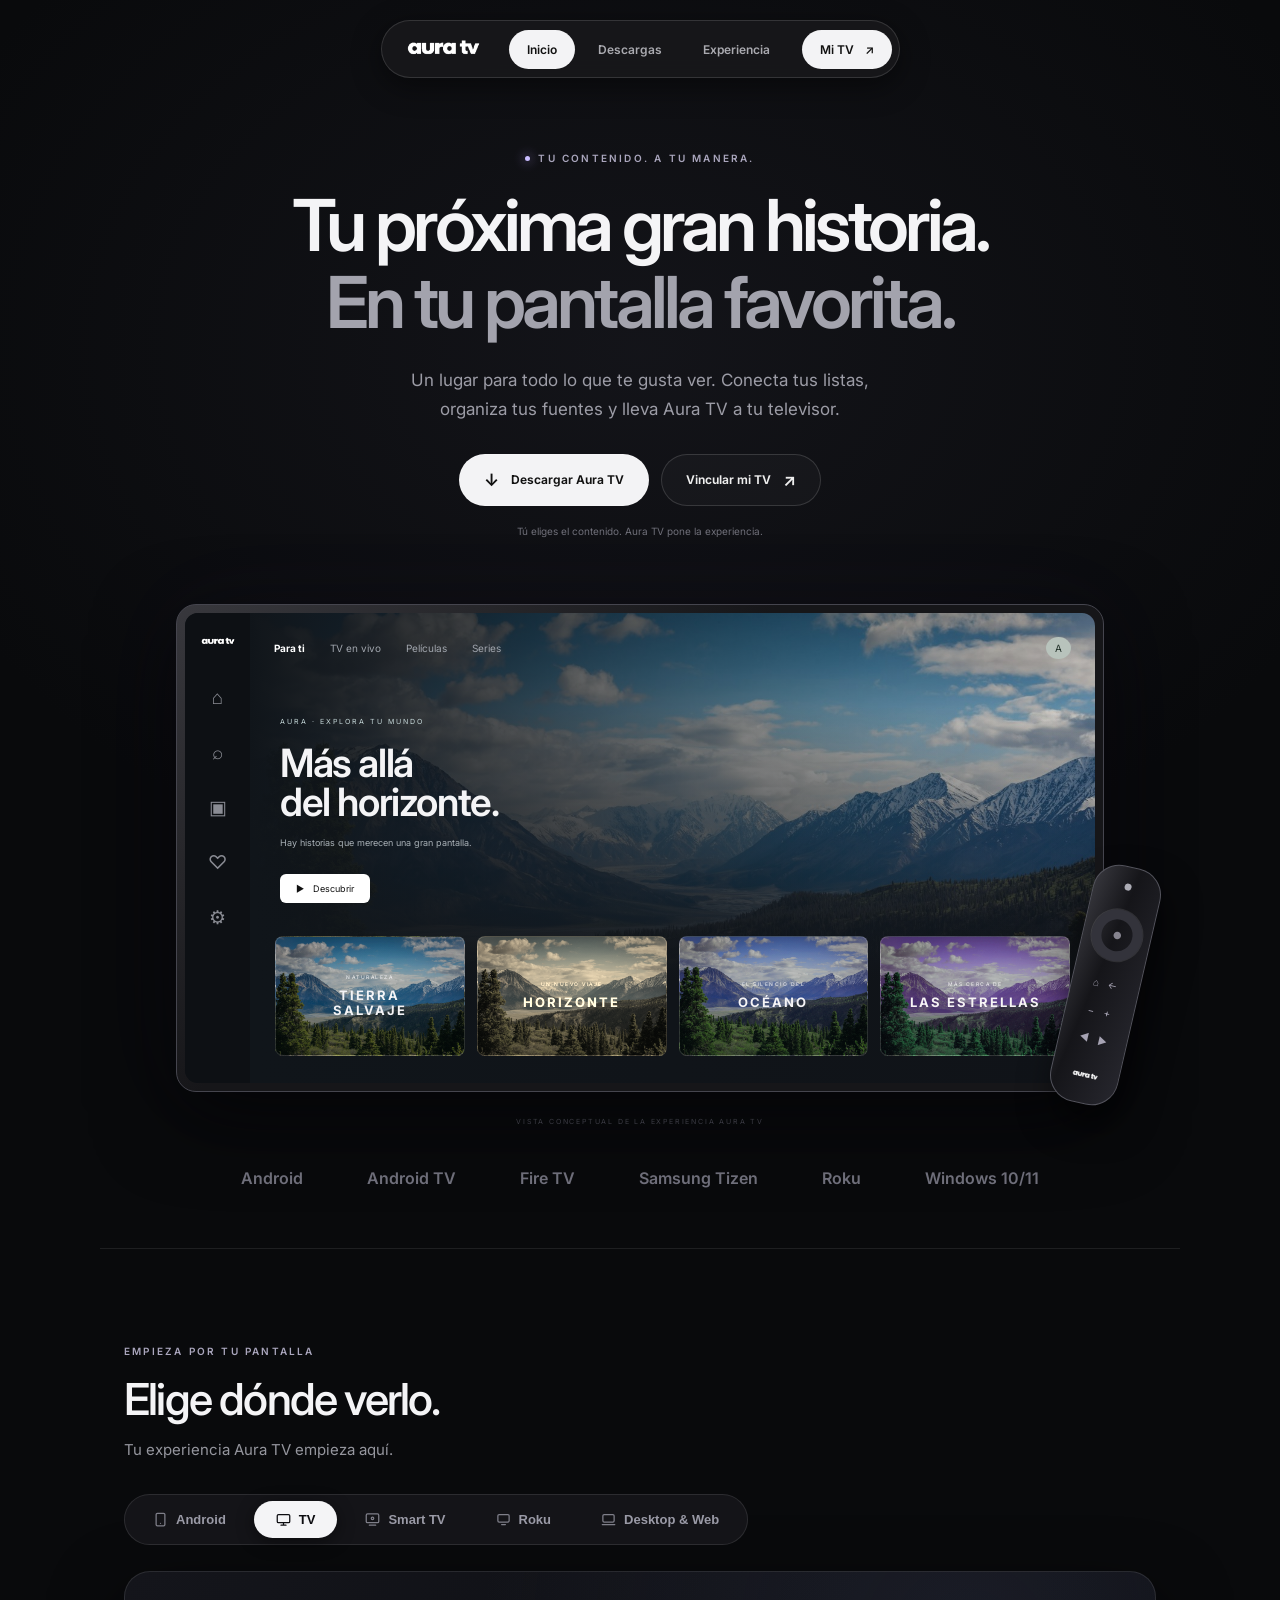
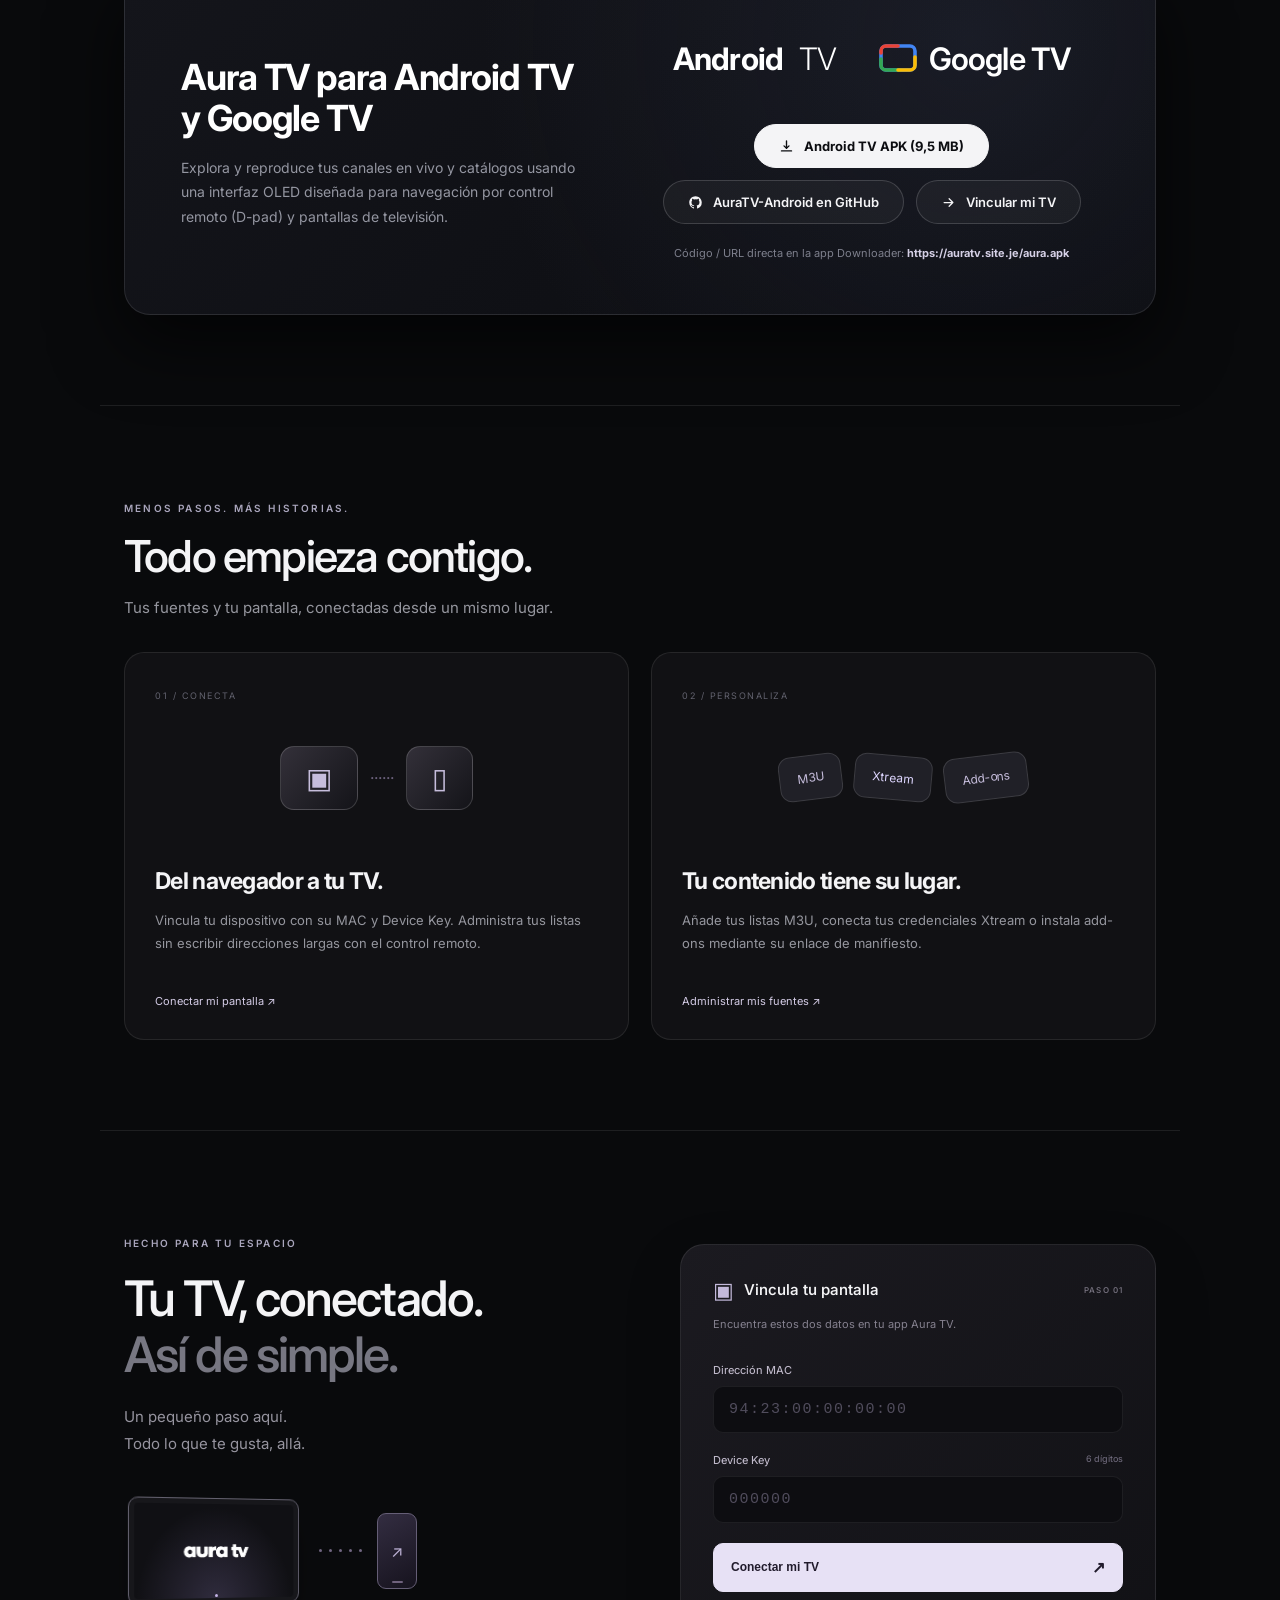
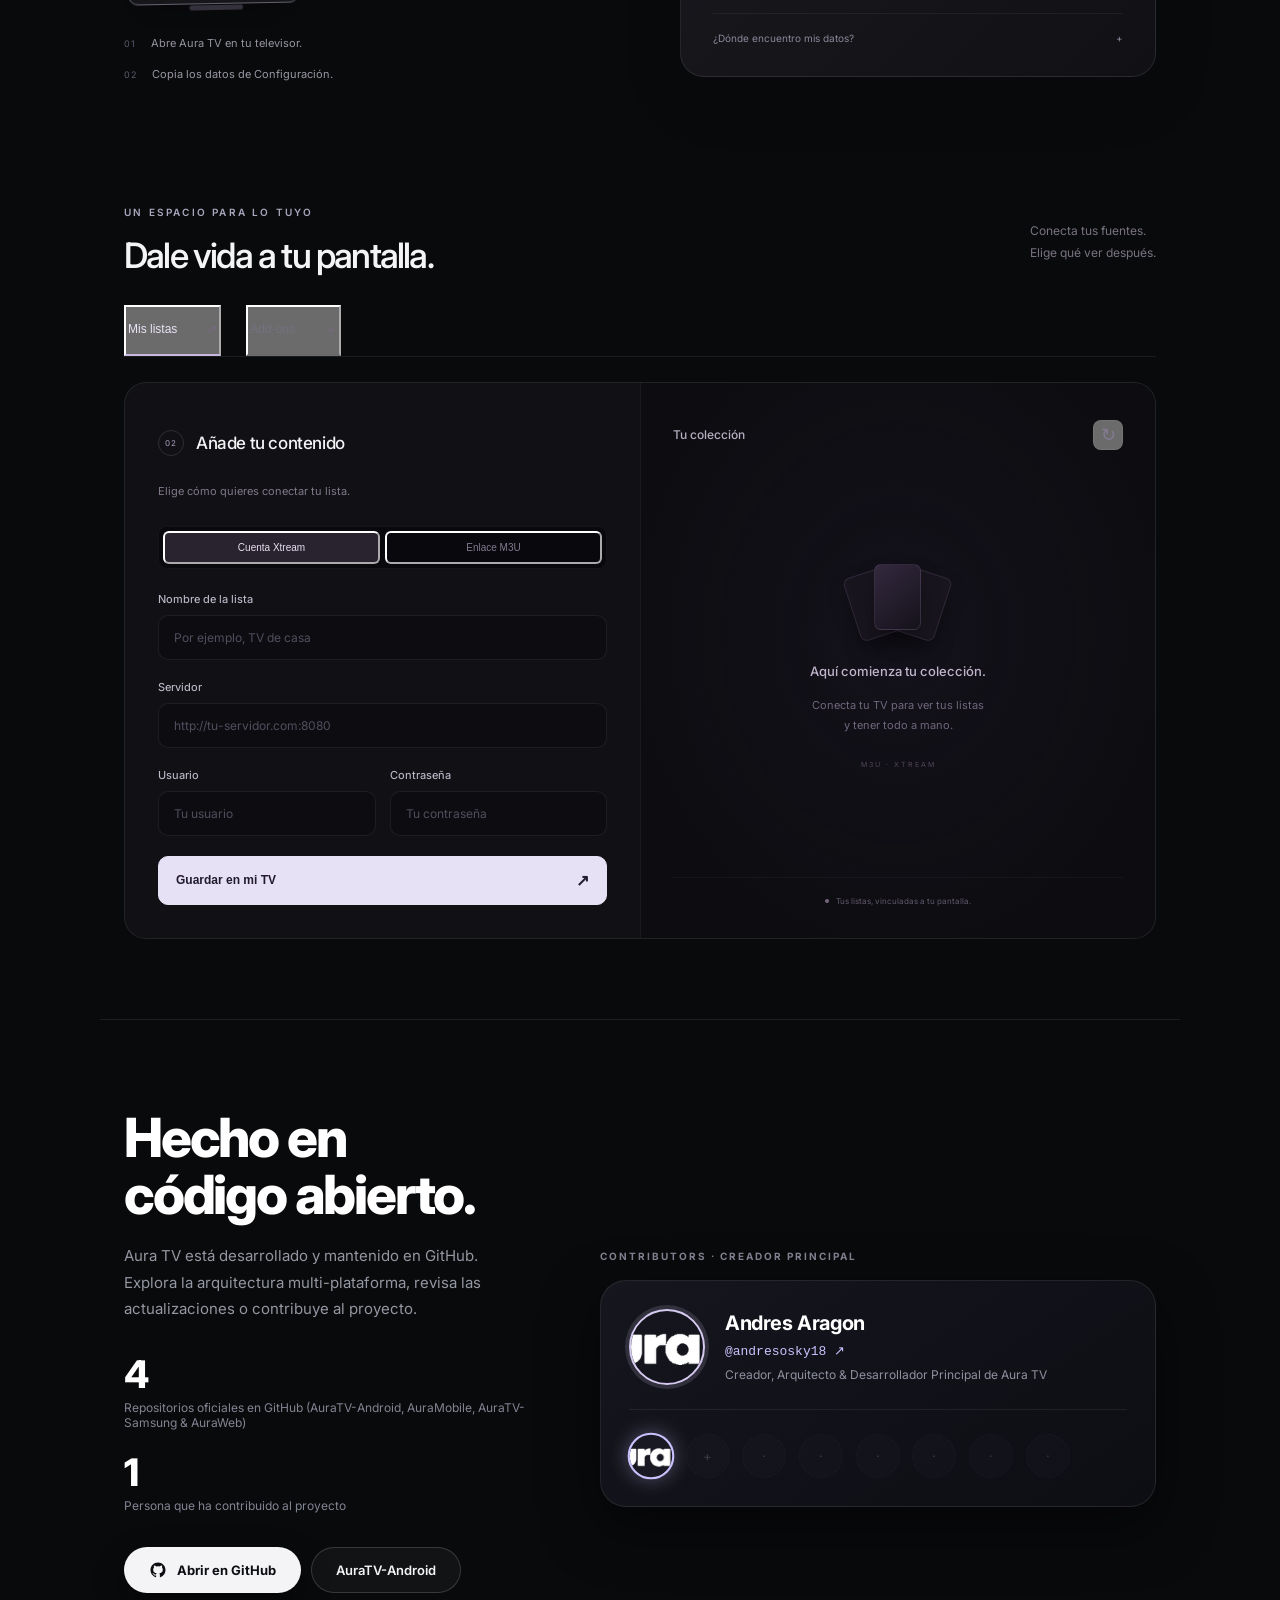
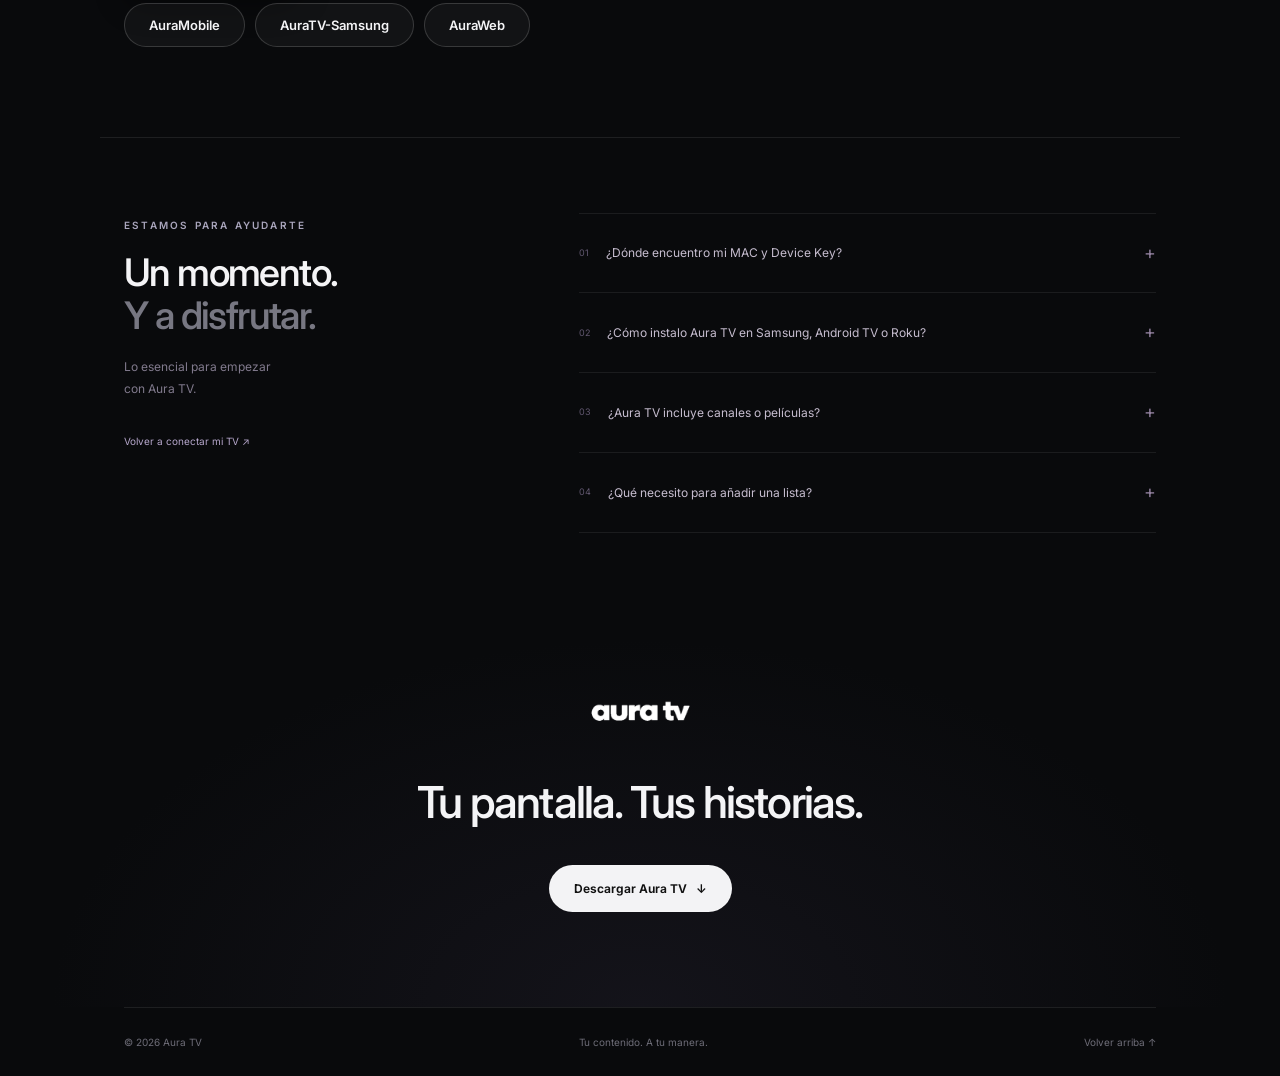
==== index.html @ 0ec0cbd7 "feat(web): initial release of AuraWeb official portal and web player v2.1" ====
<!doctype html>
<html lang="es">
<head>
  <meta charset="utf-8" />
  <meta name="viewport" content="width=device-width,initial-scale=1" />
  <meta name="color-scheme" content="dark" />
  <title>Aura TV — Tu contenido. A tu manera.</title>
  <meta name="description" content="Descarga Aura TV, vincula tu pantalla y administra tus listas y add-ons desde un solo lugar." />
  <link rel="preconnect" href="https://fonts.googleapis.com" />
  <link rel="preconnect" href="https://fonts.gstatic.com" crossorigin />
  <link href="https://fonts.googleapis.com/css2?family=Inter:wght@400;500;600;700;800&display=swap" rel="stylesheet" />
  <link rel="stylesheet" href="styles.css?v=20261108-3" />
</head>
<body>
<header class="nav-shell">
  <nav aria-label="Navegación principal">
    <a href="#hero" class="brand"><img src="aura_logo_inner.png" alt="Aura TV"></a>
    <a href="#hero" class="nav-home" data-nav-item="hero">Inicio</a>
    <a href="#downloads" data-nav-item="downloads">Descargas</a>
    <a href="#features" class="nav-extra" data-nav-item="features">Experiencia</a>
    <a href="#device" class="nav-link" data-nav-item="device">Mi TV <span>↗</span></a>
  </nav>
</header>

<main>
  <section class="hero" id="hero">
    <div class="eyebrow"><i></i> TU CONTENIDO. A TU MANERA.</div>
    <h1>Tu próxima gran historia.<br><span>En tu pantalla favorita.</span></h1>
    <p>Un lugar para todo lo que te gusta ver. Conecta tus listas,<br class="desktop"> organiza tus fuentes y lleva Aura TV a tu televisor.</p>
    <div class="actions">
      <a class="button primary" href="#downloads"><span>↓</span> Descargar Aura TV</a>
      <a class="button secondary" href="#device">Vincular mi TV <span>↗</span></a>
    </div>
    <p class="hero-note">Tú eliges el contenido. Aura TV pone la experiencia.</p>

    <div class="showcase" aria-label="Concepto visual ilustrativo de la interfaz de Aura TV">
      <div class="tv">
        <div class="screen">
          <aside>
            <img src="aura_logo_inner.png" alt="">
            <span>⌂</span>
            <span>⌕</span>
            <span>▣</span>
            <span>♡</span>
            <span>⚙</span>
          </aside>
          <div class="screen-body">
            <div class="screen-nav">
              <b>Para ti</b>
              <span>TV en vivo</span>
              <span>Películas</span>
              <span>Series</span>
              <em>A</em>
            </div>
            <div class="movie">
              <small>AURA · EXPLORA TU MUNDO</small>
              <h2>Más allá<br>del horizonte.</h2>
              <p>Hay historias que merecen una gran pantalla.</p>
              <span class="mock-play">▶ &nbsp; Descubrir</span>
            </div>
            <div class="film-row">
              <div class="film f1"><small>NATURALEZA</small><b>TIERRA<br>SALVAJE</b></div>
              <div class="film f2"><small>UN NUEVO VIAJE</small><b>HORIZONTE</b></div>
              <div class="film f3"><small>EL SILENCIO DEL</small><b>OCÉANO</b></div>
              <div class="film f4"><small>MÁS CERCA DE</small><b>LAS ESTRELLAS</b></div>
            </div>
          </div>
        </div>
      </div>
      <div class="remote" aria-hidden="true">
        <i></i>
        <div class="remote-ring">●</div>
        <div class="remote-buttons">⌂ &nbsp; ←<br>− &nbsp; +<br>◀ &nbsp; ▶</div>
        <img src="aura_logo_inner.png" alt="">
      </div>
    </div>
    <div class="visual-caption">VISTA CONCEPTUAL DE LA EXPERIENCIA AURA TV</div>
    <div class="platforms">
      <span>Android</span>
      <span>Android TV</span>
      <span>Fire TV</span>
      <span>Samsung Tizen</span>
      <span>Roku</span>
      <span>Windows 10/11</span>
    </div>
  </section>

  <section id="downloads" class="section">
    <div class="section-intro">
      <span class="eyebrow">EMPIEZA POR TU PANTALLA</span>
      <h2>Elige dónde verlo.</h2>
      <p>Tu experiencia Aura TV empieza aquí.</p>
    </div>

    <div class="download-tabs" role="tablist" aria-label="Plataformas">
      <button type="button" class="os-tab" data-os-tab="mobile">
        <svg viewBox="0 0 24 24" fill="none" stroke="currentColor" stroke-width="2" stroke-linecap="round" stroke-linejoin="round"><rect x="5" y="2" width="14" height="20" rx="2"/><path d="M12 18h.01"/></svg>
        <span>Android</span>
      </button>
      <button type="button" class="os-tab active" data-os-tab="android">
        <svg viewBox="0 0 24 24" fill="none" stroke="currentColor" stroke-width="2" stroke-linecap="round" stroke-linejoin="round"><rect x="2" y="4" width="20" height="13" rx="2"/><path d="M8 21h8M12 17v4"/></svg>
        <span>TV</span>
      </button>
      <button type="button" class="os-tab" data-os-tab="samsung">
        <svg viewBox="0 0 24 24" fill="none" stroke="currentColor" stroke-width="2" stroke-linecap="round" stroke-linejoin="round"><rect x="2" y="3" width="20" height="14" rx="2"/><path d="M7 21h10"/><circle cx="12" cy="10" r="2"/></svg>
        <span>Smart TV</span>
      </button>
      <button type="button" class="os-tab" data-os-tab="roku">
        <svg viewBox="0 0 24 24" fill="none" stroke="currentColor" stroke-width="2" stroke-linecap="round" stroke-linejoin="round"><rect x="3" y="4" width="18" height="12" rx="2"/><path d="M9 20h6"/></svg>
        <span>Roku</span>
      </button>
      <button type="button" class="os-tab" data-os-tab="desktop">
        <svg viewBox="0 0 24 24" fill="none" stroke="currentColor" stroke-width="2" stroke-linecap="round" stroke-linejoin="round"><rect x="3" y="4" width="18" height="12" rx="2"/><path d="M2 20h20"/></svg>
        <span>Desktop &amp; Web</span>
      </button>
    </div>

    <!-- Panel 0: Android Mobile (Celulares y Tablets) — Diagramación idéntica a Nuvio -->
    <div id="os-panel-mobile" class="download-panel nuvio-dl-card os-panel hidden">
      <div class="nuvio-dl-left">
        <h3>Aura TV para Android (Celular y Tablet)</h3>
        <p>Lleva tus canales en vivo, películas, series y add-ons en el bolsillo. El mismo APK universal funciona con controles táctiles en smartphones y tablets Android.</p>
      </div>
      <div class="nuvio-dl-right">
        <div class="nuvio-brand-logos" aria-label="Android Mobile">
          <div class="brand-logo-item">
            <svg width="42" height="28" viewBox="0 0 42 28" fill="none" aria-hidden="true">
              <path d="M9.5 6.2L6.6 1.5C6.3 1 5.7 0.9 5.2 1.2C4.7 1.5 4.6 2.1 4.9 2.6L7.9 7.4C3.8 9.9 1 14.3 0.6 19.5H41.4C41 14.3 38.2 9.9 34.1 7.4L37.1 2.6C37.4 2.1 37.3 1.5 36.8 1.2C36.3 0.9 35.7 1 35.4 1.5L32.5 6.2C29.1 4.6 25.2 3.7 21 3.7C16.8 3.7 12.9 4.6 9.5 6.2ZM12.5 14.5C11.4 14.5 10.5 13.6 10.5 12.5C10.5 11.4 11.4 10.5 12.5 10.5C13.6 10.5 14.5 11.4 14.5 12.5C14.5 13.6 13.6 14.5 12.5 14.5ZM29.5 14.5C28.4 14.5 27.5 13.6 27.5 12.5C27.5 11.4 28.4 10.5 29.5 10.5C30.6 10.5 31.5 11.4 31.5 12.5C31.5 13.6 30.6 14.5 29.5 14.5Z" fill="#3DDC84"/>
            </svg>
            <span style="font-weight:700;">Android</span>
          </div>
        </div>

        <div class="nuvio-pill-actions">
          <a class="nuvio-pill-btn primary-pill" href="aura.apk" download="AURA_TV_v2.1.apk">
            <svg viewBox="0 0 24 24" fill="none" stroke="currentColor" stroke-width="2.2" stroke-linecap="round" stroke-linejoin="round"><path d="M12 3v12m0 0l-4-4m4 4l4-4M4 19h16"/></svg>
            <span>Descargar APK (9,5 MB)</span>
          </a>
          <a class="nuvio-pill-btn" href="https://github.com/andresosky18/AuraMobile" target="_blank" rel="noopener noreferrer">
            <svg viewBox="0 0 24 24" fill="currentColor" aria-hidden="true"><path fill-rule="evenodd" clip-rule="evenodd" d="M12 2C6.477 2 2 6.484 2 12.017c0 4.425 2.865 8.18 6.839 9.504.5.092.682-.217.682-.483 0-.237-.008-.868-.013-1.703-2.782.605-3.369-1.343-3.369-1.343-.454-1.158-1.11-1.466-1.11-1.466-.908-.62.069-.608.069-.608 1.003.07 1.53 1.032 1.53 1.032.892 1.53 2.341 1.088 2.91.832.092-.647.35-1.088.636-1.338-2.22-.253-4.555-1.113-4.555-4.951 0-1.093.39-1.988 1.029-2.688-.103-.253-.446-1.272.098-2.65 0 0 .84-.27 2.75 1.026A9.564 9.564 0 0112 6.844c.85.004 1.705.115 2.504.337 1.909-1.296 2.747-1.027 2.747-1.027.546 1.379.202 2.398.1 2.651.64.7 1.028 1.595 1.028 2.688 0 3.848-2.339 4.695-4.566 4.943.359.309.678.92.678 1.855 0 1.338-.012 2.419-.012 2.747 0 .268.18.58.688.482A10.019 10.019 0 0022 12.017C22 6.484 17.522 2 12 2z"/></svg>
            <span>AuraMobile en GitHub</span>
          </a>
          <a class="nuvio-pill-btn" href="#device">
            <svg viewBox="0 0 24 24" fill="none" stroke="currentColor" stroke-width="2" stroke-linecap="round" stroke-linejoin="round"><path d="M5 12h14m-6-6l6 6-6 6"/></svg>
            <span>Vincular dispositivo</span>
          </a>
        </div>
        <div class="nuvio-dl-subnote">Compatible con <b>Android 6.0+</b> en celulares, tablets, Android TV y Google TV.</div>
      </div>
    </div>

    <!-- Panel 1: TV (Android TV & Google TV) — Diagramación idéntica a Nuvio -->
    <div id="os-panel-android" class="download-panel nuvio-dl-card os-panel">
      <div class="nuvio-dl-left">
        <h3>Aura TV para Android TV y Google TV</h3>
        <p>Explora y reproduce tus canales en vivo y catálogos usando una interfaz OLED diseñada para navegación por control remoto (D-pad) y pantallas de televisión.</p>
      </div>
      <div class="nuvio-dl-right">
        <div class="nuvio-brand-logos" aria-label="Android TV y Google TV">
          <!-- Logo Android TV -->
          <div class="brand-logo-item">
            <span style="font-weight:700;">Android</span><span style="font-weight:300;margin-left:4px;">TV</span>
          </div>
          <!-- Logo Google TV con icono multicolor oficial -->
          <div class="brand-logo-item">
            <svg width="38" height="28" viewBox="0 0 38 28" fill="none" aria-hidden="true">
              <rect x="2" y="2" width="34" height="24" rx="5" stroke="#4285F4" stroke-width="3.6"/>
              <path d="M2 9V7C2 4.23858 4.23858 2 7 2H19" stroke="#EA4335" stroke-width="3.6" stroke-linecap="round"/>
              <path d="M2 15V21C2 23.7614 4.23858 26 7 26H21" stroke="#34A853" stroke-width="3.6" stroke-linecap="round"/>
              <path d="M19 26H31C33.7614 26 36 23.7614 36 21V13" stroke="#FBBC05" stroke-width="3.6" stroke-linecap="round"/>
            </svg>
            <span style="font-weight:600;">Google TV</span>
          </div>
        </div>

        <div class="nuvio-pill-actions">
          <a class="nuvio-pill-btn primary-pill" href="aura.apk" download="AURA_TV_v2.1.apk">
            <svg viewBox="0 0 24 24" fill="none" stroke="currentColor" stroke-width="2.2" stroke-linecap="round" stroke-linejoin="round"><path d="M12 3v12m0 0l-4-4m4 4l4-4M4 19h16"/></svg>
            <span>Android TV APK (9,5 MB)</span>
          </a>
          <a class="nuvio-pill-btn" href="https://github.com/andresosky18/AuraTV-Android" target="_blank" rel="noopener noreferrer">
            <svg viewBox="0 0 24 24" fill="currentColor" aria-hidden="true"><path fill-rule="evenodd" clip-rule="evenodd" d="M12 2C6.477 2 2 6.484 2 12.017c0 4.425 2.865 8.18 6.839 9.504.5.092.682-.217.682-.483 0-.237-.008-.868-.013-1.703-2.782.605-3.369-1.343-3.369-1.343-.454-1.158-1.11-1.466-1.11-1.466-.908-.62.069-.608.069-.608 1.003.07 1.53 1.032 1.53 1.032.892 1.53 2.341 1.088 2.91.832.092-.647.35-1.088.636-1.338-2.22-.253-4.555-1.113-4.555-4.951 0-1.093.39-1.988 1.029-2.688-.103-.253-.446-1.272.098-2.65 0 0 .84-.27 2.75 1.026A9.564 9.564 0 0112 6.844c.85.004 1.705.115 2.504.337 1.909-1.296 2.747-1.027 2.747-1.027.546 1.379.202 2.398.1 2.651.64.7 1.028 1.595 1.028 2.688 0 3.848-2.339 4.695-4.566 4.943.359.309.678.92.678 1.855 0 1.338-.012 2.419-.012 2.747 0 .268.18.58.688.482A10.019 10.019 0 0022 12.017C22 6.484 17.522 2 12 2z"/></svg>
            <span>AuraTV-Android en GitHub</span>
          </a>
          <a class="nuvio-pill-btn" href="#device">
            <svg viewBox="0 0 24 24" fill="none" stroke="currentColor" stroke-width="2" stroke-linecap="round" stroke-linejoin="round"><path d="M5 12h14m-6-6l6 6-6 6"/></svg>
            <span>Vincular mi TV</span>
          </a>
        </div>
        <div class="nuvio-dl-subnote">Código / URL directa en la app Downloader: <b>https://auratv.site.je/aura.apk</b></div>
      </div>
    </div>

    <!-- Panel 2: Smart TV (Samsung Tizen & WebOS) — Diagramación idéntica a Nuvio -->
    <div id="os-panel-samsung" class="download-panel nuvio-dl-card os-panel hidden">
      <div class="nuvio-dl-left">
        <h3>Aura TV para Samsung Smart TV</h3>
        <p>Ejecuta Aura TV directamente en tu televisor Samsung Tizen sin conectar dispositivos adicionales, o instala el paquete nativo (.WGT) desde tu PC o memoria USB.</p>
      </div>
      <div class="nuvio-dl-right">
        <div class="nuvio-brand-logos" aria-label="Samsung Tizen y Smart TV">
          <!-- Logo TIZEN con remolino azul/cian -->
          <div class="brand-logo-item tizen-word">
            <span>TIZEN</span>
            <svg width="22" height="22" viewBox="0 0 24 24" fill="none" style="margin-left:-4px;margin-top:-18px;" aria-hidden="true">
              <circle cx="12" cy="12" r="2.2" fill="#38BDF8"/>
              <path d="M12 3C14.5 5.5 14.5 8.5 12 10M21 12C18.5 14.5 15.5 14.5 14 12M12 21C9.5 18.5 9.5 15.5 12 14M3 12C5.5 9.5 8.5 9.5 10 12" stroke="#38BDF8" stroke-width="2.4" stroke-linecap="round"/>
            </svg>
          </div>
          <!-- Logo webOS / Smart Browser -->
          <div class="brand-logo-item webos-word">
            <span>web<b style="font-weight:600;">OS</b></span>
          </div>
        </div>

        <div class="nuvio-pill-actions">
          <a class="nuvio-pill-btn primary-pill" href="samsung/index.html" id="samsungDirectLaunchBtn">
            <svg viewBox="0 0 24 24" fill="currentColor"><polygon points="6 4 20 12 6 20 6 4"/></svg>
            <span>Abrir en este TV Samsung</span>
          </a>
          <a class="nuvio-pill-btn pc-only-download" href="downloads/AURA_TV_Samsung_Installer.zip" download="AURA_TV_Samsung_Installer.zip">
            <svg viewBox="0 0 24 24" fill="none" stroke="currentColor" stroke-width="2" stroke-linecap="round" stroke-linejoin="round"><path d="M12 3v12m0 0l-4-4m4 4l4-4M4 19h16"/></svg>
            <span>Tizen Package (PC)</span>
          </a>
          <a class="nuvio-pill-btn pc-only-download" href="downloads/AURA_TV_Samsung_USB.zip" download="AURA_TV_Samsung_USB.zip">
            <svg viewBox="0 0 24 24" fill="none" stroke="currentColor" stroke-width="2" stroke-linecap="round" stroke-linejoin="round"><path d="M12 3v12m0 0l-4-4m4 4l4-4M4 19h16"/></svg>
            <span>Paquete USB</span>
          </a>
          <a class="nuvio-pill-btn" href="https://github.com/andresosky18/AuraTV-Samsung" target="_blank" rel="noopener noreferrer">
            <svg viewBox="0 0 24 24" fill="currentColor" aria-hidden="true"><path fill-rule="evenodd" clip-rule="evenodd" d="M12 2C6.477 2 2 6.484 2 12.017c0 4.425 2.865 8.18 6.839 9.504.5.092.682-.217.682-.483 0-.237-.008-.868-.013-1.703-2.782.605-3.369-1.343-3.369-1.343-.454-1.158-1.11-1.466-1.11-1.466-.908-.62.069-.608.069-.608 1.003.07 1.53 1.032 1.53 1.032.892 1.53 2.341 1.088 2.91.832.092-.647.35-1.088.636-1.338-2.22-.253-4.555-1.113-4.555-4.951 0-1.093.39-1.988 1.029-2.688-.103-.253-.446-1.272.098-2.65 0 0 .84-.27 2.75 1.026A9.564 9.564 0 0112 6.844c.85.004 1.705.115 2.504.337 1.909-1.296 2.747-1.027 2.747-1.027.546 1.379.202 2.398.1 2.651.64.7 1.028 1.595 1.028 2.688 0 3.848-2.339 4.695-4.566 4.943.359.309.678.92.678 1.855 0 1.338-.012 2.419-.012 2.747 0 .268.18.58.688.482A10.019 10.019 0 0022 12.017C22 6.484 17.522 2 12 2z"/></svg>
            <span>GitHub</span>
          </a>
        </div>
        <div class="nuvio-dl-subnote">En tu TV Samsung pulsa <b>Abrir en este TV Samsung</b> y agrégalo a <b>★ Inicio</b> en el navegador.</div>
      </div>
    </div>

    <!-- Panel 3: Roku OS -->
    <div id="os-panel-roku" class="download-panel nuvio-dl-card os-panel hidden">
      <div class="nuvio-dl-left">
        <h3>Aura TV para Roku TV y Roku Stick</h3>
        <p>Instala el paquete SceneGraph nativo en tu televisor o dispositivo Roku mediante el Modo Desarrollador y sincroniza tus listas con tu MAC y Device Key.</p>
      </div>
      <div class="nuvio-dl-right">
        <div class="nuvio-brand-logos" aria-label="Roku OS">
          <div class="brand-logo-item roku-word">
            <span>ROKU</span>
          </div>
          <div class="brand-logo-item" style="font-size:24px;color:#a1a1aa;font-weight:500;">
            <span>Smart TV</span>
          </div>
        </div>

        <div class="nuvio-pill-actions">
          <a class="nuvio-pill-btn primary-pill" href="downloads/AURA_TV_Roku.zip" download="AURA_TV_Roku.zip">
            <svg viewBox="0 0 24 24" fill="none" stroke="currentColor" stroke-width="2.2" stroke-linecap="round" stroke-linejoin="round"><path d="M12 3v12m0 0l-4-4m4 4l4-4M4 19h16"/></svg>
            <span>Roku Package (.ZIP)</span>
          </a>
          <a class="nuvio-pill-btn" href="#device">
            <svg viewBox="0 0 24 24" fill="none" stroke="currentColor" stroke-width="2" stroke-linecap="round" stroke-linejoin="round"><path d="M5 12h14m-6-6l6 6-6 6"/></svg>
            <span>Vincular mi Roku</span>
          </a>
        </div>
      </div>
    </div>

    <!-- Panel 4: Desktop & Web Player -->
    <div id="os-panel-desktop" class="download-panel nuvio-dl-card os-panel hidden">
      <div class="nuvio-dl-left">
        <h3>Aura TV para Windows 10/11 y Navegador</h3>
        <p>Descarga la aplicación nativa para Windows (sin bloqueos CORS ni Mixed Content para streams IPTV HTTP/HTTPS) o abre el reproductor web con soporte de teclado, ratón y pantalla completa.</p>
      </div>
      <div class="nuvio-dl-right">
        <div class="nuvio-brand-logos" aria-label="Windows, macOS y Web">
          <!-- Windows Icon -->
          <svg width="42" height="42" viewBox="0 0 24 24" fill="#00A4EF" aria-label="Windows">
            <path d="M2 3.5L10.8 2.3V11.4H2V3.5ZM11.8 2.1L22 0.7V11.4H11.8V2.1ZM2 12.5H10.8V21.7L2 20.5V12.5ZM11.8 12.5H22V23.3L11.8 21.9V12.5Z"/>
          </svg>
          <!-- Apple Icon -->
          <svg width="40" height="42" viewBox="0 0 24 24" fill="#FFFFFF" aria-label="macOS">
            <path d="M18.71 19.5c-.83 1.24-1.71 2.45-3.05 2.47-1.34.03-1.77-.79-3.29-.79-1.53 0-2 .77-3.27.82-1.31.05-2.3-1.32-3.14-2.53C4.25 17 2.94 12.45 4.7 9.39c.87-1.52 2.43-2.48 4.12-2.51 1.28-.02 2.5.87 3.29.87.78 0 2.26-1.07 3.81-.91.65.03 2.47.26 3.64 1.98-.09.06-2.17 1.28-2.15 3.81.03 3.02 2.65 4.03 2.68 4.04-.03.07-.42 1.44-1.38 2.83M15.97 6.33c.64-.78 1.08-1.86.96-2.94-.93.04-2.06.62-2.72 1.4-.58.68-1.1 1.79-.96 2.84 1.04.08 2.08-.52 2.72-1.3z"/>
          </svg>
          <!-- Web / Linux -->
          <svg width="42" height="42" viewBox="0 0 24 24" fill="none" stroke="#E2E8F0" stroke-width="1.8" aria-label="Web">
            <circle cx="12" cy="12" r="9"/><path d="M3.6 9h16.8M3.6 15h16.8M12 3a14.5 14.5 0 0 0 0 18M12 3a14.5 14.5 0 0 1 0 18"/>
          </svg>
        </div>

        <div class="nuvio-pill-actions">
          <a class="nuvio-pill-btn primary-pill pc-only-download" href="downloads/AURA_TV_Windows_Setup.exe" download="AURA_TV_Windows_Setup.exe">
            <svg viewBox="0 0 24 24" fill="none" stroke="currentColor" stroke-width="2.2" stroke-linecap="round" stroke-linejoin="round"><path d="M12 3v12m0 0l-4-4m4 4l4-4M4 19h16"/></svg>
            <span>Windows App (.EXE)</span>
          </a>
          <a class="nuvio-pill-btn pc-only-download" href="downloads/AURA_TV_Windows_Portable.zip" download="AURA_TV_Windows_Portable.zip">
            <svg viewBox="0 0 24 24" fill="none" stroke="currentColor" stroke-width="2" stroke-linecap="round" stroke-linejoin="round"><path d="M12 3v12m0 0l-4-4m4 4l4-4M4 19h16"/></svg>
            <span>Windows Portable (.ZIP)</span>
          </a>
          <a class="nuvio-pill-btn" href="samsung/index.html">
            <svg viewBox="0 0 24 24" fill="currentColor"><polygon points="6 4 20 12 6 20 6 4"/></svg>
            <span>Abrir Web Player</span>
          </a>
          <a class="nuvio-pill-btn" href="https://github.com/andresosky18/AuraWeb" target="_blank" rel="noopener noreferrer">
            <svg viewBox="0 0 24 24" fill="currentColor" aria-hidden="true"><path fill-rule="evenodd" clip-rule="evenodd" d="M12 2C6.477 2 2 6.484 2 12.017c0 4.425 2.865 8.18 6.839 9.504.5.092.682-.217.682-.483 0-.237-.008-.868-.013-1.703-2.782.605-3.369-1.343-3.369-1.343-.454-1.158-1.11-1.466-1.11-1.466-.908-.62.069-.608.069-.608 1.003.07 1.53 1.032 1.53 1.032.892 1.53 2.341 1.088 2.91.832.092-.647.35-1.088.636-1.338-2.22-.253-4.555-1.113-4.555-4.951 0-1.093.39-1.988 1.029-2.688-.103-.253-.446-1.272.098-2.65 0 0 .84-.27 2.75 1.026A9.564 9.564 0 0112 6.844c.85.004 1.705.115 2.504.337 1.909-1.296 2.747-1.027 2.747-1.027.546 1.379.202 2.398.1 2.651.64.7 1.028 1.595 1.028 2.688 0 3.848-2.339 4.695-4.566 4.943.359.309.678.92.678 1.855 0 1.338-.012 2.419-.012 2.747 0 .268.18.58.688.482A10.019 10.019 0 0022 12.017C22 6.484 17.522 2 12 2z"/></svg>
            <span>AuraWeb en GitHub</span>
          </a>
        </div>
        <div class="nuvio-dl-subnote">Compatible con <b>Windows 10 y Windows 11 (64-bit)</b> · Atajos: <b>F11</b> Pantalla Completa · <b>0-9</b> Ir a canal · <b>Rueda del ratón</b> Scroll rápido.</div>
      </div>
    </div>
  </section>

  <section id="features" class="section">
    <div class="section-intro">
      <span class="eyebrow">MENOS PASOS. MÁS HISTORIAS.</span>
      <h2>Todo empieza contigo.</h2>
      <p>Tus fuentes y tu pantalla, conectadas desde un mismo lugar.</p>
    </div>
    <div class="feature-grid">
      <article>
        <span class="feature-number">01 / CONECTA</span>
        <div class="feature-art link-art"><span>▣</span><i>······</i><span>▯</span></div>
        <h3>Del navegador a tu TV.</h3>
        <p>Vincula tu dispositivo con su MAC y Device Key. Administra tus listas sin escribir direcciones largas con el control remoto.</p>
        <a href="#device">Conectar mi pantalla ↗</a>
      </article>
      <article>
        <span class="feature-number">02 / PERSONALIZA</span>
        <div class="feature-art">
          <span class="source-pill">M3U</span>
          <span class="source-pill">Xtream</span>
          <span class="source-pill">Add-ons</span>
        </div>
        <h3>Tu contenido tiene su lugar.</h3>
        <p>Añade tus listas M3U, conecta tus credenciales Xtream o instala add-ons mediante su enlace de manifiesto.</p>
        <a href="#upload">Administrar mis fuentes ↗</a>
      </article>
    </div>
  </section>

  <section class="section control-v2" id="device">
    <div class="connect-layout">
      <div class="connect-story">
        <span class="eyebrow">HECHO PARA TU ESPACIO</span>
        <h2>Tu TV, conectado.<br><span>Así de simple.</span></h2>
        <p>Un pequeño paso aquí.<br>Todo lo que te gusta, allá.</p>
        <div class="connection-visual" aria-hidden="true">
          <div class="device-outline">
            <img src="aura_logo_inner.png" alt="">
            <span class="tv-led"></span>
          </div>
          <div class="connection-line"><i></i><i></i><i></i><i></i><i></i></div>
          <div class="connection-phone"><span>↗</span><i></i></div>
        </div>
        <div class="connection-caption">
          <span>01</span> Abre Aura TV en tu televisor.<br>
          <span>02</span> Copia los datos de Configuración.
        </div>
      </div>

      <div class="pair-card">
        <div class="pair-top">
          <span class="line-icon">▣</span>
          <span>Vincula tu pantalla</span>
          <span class="pair-tag">PASO 01</span>
        </div>
        <p>Encuentra estos dos datos en tu app Aura TV.</p>
        <div class="pair-fields">
          <label for="mac">Dirección MAC
            <input id="mac" placeholder="94:23:00:00:00:00" autocomplete="off" spellcheck="false">
          </label>
          <label for="deviceKey">Device Key <span>6 dígitos</span>
            <input id="deviceKey" placeholder="000000" autocomplete="off" inputmode="numeric" maxlength="6">
          </label>
        </div>
        <button id="connectBtn" type="button" class="control-button">Conectar mi TV <span>↗</span></button>
        <div id="deviceStatus" role="status" aria-live="polite" class="hidden control-status"></div>
        <details class="pair-help">
          <summary>¿Dónde encuentro mis datos? <span>+</span></summary>
          <p>Abre Aura TV en tu televisor y entra en Configuración. Allí encontrarás tu MAC y el Device Key de 6 dígitos. También aparecen en la esquina inferior derecha de la pantalla de inicio y en Playlists.</p>
        </details>
      </div>
    </div>

    <div class="library-workspace" id="upload">
      <div class="workspace-heading">
        <div>
          <span class="eyebrow">UN ESPACIO PARA LO TUYO</span>
          <h2>Dale vida a tu pantalla.</h2>
        </div>
        <p>Conecta tus fuentes.<br>Elige qué ver después.</p>
      </div>

      <div class="workspace-tabs" role="tablist" aria-label="Administrar contenido">
        <button type="button" role="tab" id="tab-lists" aria-selected="true" aria-controls="panel-lists" data-panel="lists">Mis listas <span>↗</span></button>
        <button type="button" role="tab" id="tab-addons" aria-selected="false" aria-controls="panel-addons" data-panel="addons" tabindex="-1">Add-ons <span>＋</span></button>
      </div>

      <!-- Panel 1: Listas Xtream / M3U -->
      <div id="panel-lists" role="tabpanel" aria-labelledby="tab-lists" class="workspace-panel">
        <div class="source-editor">
          <div class="editor-title">
            <span class="step-dot">02</span>
            <h3>Añade tu contenido</h3>
          </div>
          <p>Elige cómo quieres conectar tu lista.</p>
          <div class="source-switch">
            <button type="button" class="tab active" data-mode="xtream">Cuenta Xtream</button>
            <button type="button" class="tab" data-mode="m3u">Enlace M3U</button>
          </div>
          <form id="playlistForm" novalidate>
            <label for="playlistName">Nombre de la lista
              <input id="playlistName" placeholder="Por ejemplo, TV de casa" required>
            </label>
            <div id="xtreamFields">
              <label for="host">Servidor
                <input id="host" placeholder="http://tu-servidor.com:8080" type="text" inputmode="url" autocomplete="off">
              </label>
              <div class="credential-row">
                <label for="username">Usuario
                  <input id="username" placeholder="Tu usuario" autocomplete="off">
                </label>
                <label for="password">Contraseña
                  <input id="password" type="password" placeholder="Tu contraseña" autocomplete="off">
                </label>
              </div>
            </div>
            <div id="m3uFields" class="hidden">
              <label for="playlistUrl">Enlace de tu lista
                <input id="playlistUrl" placeholder="http://tu-servidor.com/lista.m3u8" type="text" inputmode="url" autocomplete="off">
              </label>
            </div>
            <button id="savePlaylistBtn" class="control-button" type="submit">Guardar en mi TV <span>↗</span></button>
            <div id="uploadStatus" role="status" aria-live="polite" class="hidden control-status"></div>
          </form>
        </div>

        <div class="source-collection" id="playlists">
          <div class="collection-heading">
            <h3>Tu colección</h3>
            <button id="refreshWebBtn" type="button" aria-label="Actualizar listas" title="Actualizar listas">↻</button>
          </div>
          <div id="playlistList" class="collection-content">
            <div class="empty-state">
              <div class="empty-art"><i></i><i></i><i></i></div>
              <h4>Aquí comienza tu colección.</h4>
              <p>Conecta tu TV para ver tus listas<br>y tener todo a mano.</p>
              <span>M3U · XTREAM</span>
            </div>
          </div>
          <div class="collection-foot"><i></i> Tus listas, vinculadas a tu pantalla.</div>
        </div>
      </div>

      <!-- Panel 2: Add-ons -->
      <div id="panel-addons" role="tabpanel" aria-labelledby="tab-addons" class="workspace-panel" hidden>
        <div class="source-editor" id="addons">
          <div class="editor-title">
            <span class="step-dot">＋</span>
            <h3>Abre nuevas posibilidades.</h3>
          </div>
          <p>Añade un catálogo con el enlace de su manifiesto.</p>
          <div id="addonForm">
            <label for="addonManifestUrl">Enlace del add-on
              <input id="addonManifestUrl" placeholder="https://dominio.com/manifest.json" type="text" inputmode="url" autocomplete="off">
            </label>
            <div class="addon-hint">
              <span>↗</span>
              <p>Pega una dirección que termine en <b>manifest.json</b>. El add-on quedará vinculado a tu TV.</p>
            </div>
            <button id="installAddonBtn" type="button" class="control-button">Añadir a mi TV <span>＋</span></button>
            <div id="addonStatus" role="status" aria-live="polite" class="hidden control-status"></div>
          </div>
        </div>

        <div class="source-collection">
          <div class="collection-heading">
            <h3>Tus add-ons</h3>
            <button id="refreshAddonsBtn" type="button" aria-label="Actualizar add-ons" title="Actualizar add-ons">↻</button>
          </div>
          <div id="addonList" class="collection-content">
            <div class="empty-state">
              <div class="addon-empty-icon">＋</div>
              <h4>Una experiencia más tuya.</h4>
              <p>Conecta tu TV para consultar<br>y organizar tus add-ons.</p>
              <span>CATÁLOGOS · METADATOS</span>
            </div>
          </div>
          <div class="collection-foot"><i></i> Tú eliges las fuentes que conectas.</div>
        </div>
      </div>
    </div>
  </section>

  <!-- Sección Estilo Nuvio: "Made in the open" / Creador & GitHub -->
  <section class="section open-source-section" id="open-source">
    <div class="open-left">
      <h2>Hecho en<br>código abierto.</h2>
      <p>Aura TV está desarrollado y mantenido en GitHub. Explora la arquitectura multi-plataforma, revisa las actualizaciones o contribuye al proyecto.</p>

      <div class="open-stats">
        <div class="open-stat">
          <strong>4</strong>
          <span>Repositorios oficiales en GitHub (AuraTV-Android, AuraMobile, AuraTV-Samsung &amp; AuraWeb)</span>
        </div>
        <div class="open-stat">
          <strong>1</strong>
          <span>Persona que ha contribuido al proyecto</span>
        </div>
      </div>

      <div style="display:flex;flex-wrap:wrap;gap:10px;">
        <a class="github-open-btn" href="https://github.com/andresosky18" target="_blank" rel="noopener noreferrer">
          <svg viewBox="0 0 24 24" fill="currentColor" aria-hidden="true">
            <path fill-rule="evenodd" clip-rule="evenodd" d="M12 2C6.477 2 2 6.484 2 12.017c0 4.425 2.865 8.18 6.839 9.504.5.092.682-.217.682-.483 0-.237-.008-.868-.013-1.703-2.782.605-3.369-1.343-3.369-1.343-.454-1.158-1.11-1.466-1.11-1.466-.908-.62.069-.608.069-.608 1.003.07 1.53 1.032 1.53 1.032.892 1.53 2.341 1.088 2.91.832.092-.647.35-1.088.636-1.338-2.22-.253-4.555-1.113-4.555-4.951 0-1.093.39-1.988 1.029-2.688-.103-.253-.446-1.272.098-2.65 0 0 .84-.27 2.75 1.026A9.564 9.564 0 0112 6.844c.85.004 1.705.115 2.504.337 1.909-1.296 2.747-1.027 2.747-1.027.546 1.379.202 2.398.1 2.651.64.7 1.028 1.595 1.028 2.688 0 3.848-2.339 4.695-4.566 4.943.359.309.678.92.678 1.855 0 1.338-.012 2.419-.012 2.747 0 .268.18.58.688.482A10.019 10.019 0 0022 12.017C22 6.484 17.522 2 12 2z"/>
          </svg>
          <span>Abrir en GitHub</span>
        </a>
        <a class="nuvio-pill-btn" href="https://github.com/andresosky18/AuraTV-Android" target="_blank" rel="noopener noreferrer">
          <span>AuraTV-Android</span>
        </a>
        <a class="nuvio-pill-btn" href="https://github.com/andresosky18/AuraMobile" target="_blank" rel="noopener noreferrer">
          <span>AuraMobile</span>
        </a>
        <a class="nuvio-pill-btn" href="https://github.com/andresosky18/AuraTV-Samsung" target="_blank" rel="noopener noreferrer">
          <span>AuraTV-Samsung</span>
        </a>
        <a class="nuvio-pill-btn" href="https://github.com/andresosky18/AuraWeb" target="_blank" rel="noopener noreferrer">
          <span>AuraWeb</span>
        </a>
      </div>
    </div>

    <div class="open-right">
      <div class="open-right-label">CONTRIBUTORS · CREADOR PRINCIPAL</div>
      <div class="contributors-showcase">
        <div class="lead-contributor-card">
          <a href="https://github.com/andresosky18" target="_blank" rel="noopener noreferrer" class="lead-avatar-link" title="Andres Aragon (@andresosky18)">
            <img src="https://github.com/andresosky18.png" alt="Andres Aragon" onerror="this.src='aura_logo_inner.png'">
          </a>
          <div class="lead-info">
            <h3>Andres Aragon</h3>
            <a href="https://github.com/andresosky18" target="_blank" rel="noopener noreferrer">@andresosky18 ↗</a>
            <p>Creador, Arquitecto &amp; Desarrollador Principal de Aura TV</p>
          </div>
        </div>

        <div class="avatar-matrix" aria-label="Colaboradores del proyecto">
          <a href="https://github.com/andresosky18" target="_blank" rel="noopener noreferrer" class="avatar-slot active-author" title="Andres Aragon (@andresosky18)">
            <img src="https://github.com/andresosky18.png" alt="Andres Aragon" onerror="this.src='aura_logo_inner.png'">
          </a>
          <div class="avatar-slot ghost-slot" aria-hidden="true">+</div>
          <div class="avatar-slot ghost-slot" aria-hidden="true">·</div>
          <div class="avatar-slot ghost-slot" aria-hidden="true">·</div>
          <div class="avatar-slot ghost-slot" aria-hidden="true">·</div>
          <div class="avatar-slot ghost-slot" aria-hidden="true">·</div>
          <div class="avatar-slot ghost-slot" aria-hidden="true">·</div>
          <div class="avatar-slot ghost-slot" aria-hidden="true">·</div>
        </div>
      </div>
    </div>
  </section>

  <section class="section help-v2">
    <div class="help-heading">
      <span class="eyebrow">ESTAMOS PARA AYUDARTE</span>
      <h2>Un momento.<br><span>Y a disfrutar.</span></h2>
      <p>Lo esencial para empezar<br>con Aura TV.</p>
      <a href="#device">Volver a conectar mi TV ↗</a>
    </div>
    <div class="help-questions">
      <details>
        <summary><span class="question-number">01</span><span>¿Dónde encuentro mi MAC y Device Key?</span><i>+</i></summary>
        <p>Entra en Configuración dentro de Aura TV en tu televisor. Copia la MAC y el Device Key de 6 dígitos en el formulario de conexión. También puedes escanear el código QR que aparece en tu televisor.</p>
      </details>
      <details>
        <summary><span class="question-number">02</span><span>¿Cómo instalo Aura TV en Samsung, Android TV o Roku?</span><i>+</i></summary>
        <p>En la sección Descargas elige la marca de tu TV: en Android TV descarga el APK (o usa Downloader con https://auratv.site.je/aura.apk); en Samsung descarga el Instalador PC (.ZIP), el paquete USB o abre la Web App directa; y en Roku descarga el paquete .ZIP.</p>
      </details>
      <details>
        <summary><span class="question-number">03</span><span>¿Aura TV incluye canales o películas?</span><i>+</i></summary>
        <p>El contenido depende de las listas y fuentes que conectes. Utiliza tus propias fuentes o contenido al que tengas autorización para acceder.</p>
      </details>
      <details>
        <summary><span class="question-number">04</span><span>¿Qué necesito para añadir una lista?</span><i>+</i></summary>
        <p>Conecta primero tu TV con su MAC y Device Key. Para M3U, necesitas el enlace directo de tu lista (.m3u / .m3u8). Para Xtream, necesitas la dirección del servidor, el usuario y la contraseña de tu proveedor.</p>
      </details>
    </div>
  </section>

  <section class="closing">
    <img src="aura_logo_inner.png" alt="Aura TV">
    <h2>Tu pantalla. Tus historias.</h2>
    <a class="button primary" href="#downloads">Descargar Aura TV &nbsp; ↓</a>
  </section>

  <footer>
    <span>© 2026 Aura TV</span>
    <span>Tu contenido. A tu manera.</span>
    <a href="#hero">Volver arriba ↑</a>
  </footer>
</main>
<script src="app.js?v=20261108-3"></script>
</body>
</html>
---- styles.css ----
:root{color-scheme:dark;--bg:#090a0c;--muted:#95969e;--line:#ffffff16;--accent:#c9c2ff}*{box-sizing:border-box}html{scroll-behavior:smooth;scroll-padding-top:110px}body{margin:0;background:var(--bg);color:#f4f4f6;font-family:Inter,Arial,sans-serif;-webkit-font-smoothing:antialiased}a{text-decoration:none;color:inherit}button,a,input{ -webkit-tap-highlight-color:transparent}button{cursor:pointer}a:focus-visible,button:focus-visible,summary:focus-visible,input:focus-visible{outline:2px solid #b5a5ff;outline-offset:5px}.nav-shell{position:fixed;top:20px;left:0;width:100%;z-index:50;display:flex;justify-content:center;padding:0 14px}nav{display:flex;align-items:center;gap:5px;border:1px solid #ffffff21;border-radius:50px;padding:7px;background:#19191bdc;backdrop-filter:blur(20px);box-shadow:0 8px 30px #0007}nav a{font-size:12px;font-weight:600;padding:12px 18px;border-radius:30px;color:#aaaab0;white-space:nowrap}nav a:hover{color:white;background:#ffffff0a}nav .brand{padding:6px 15px 6px 9px}nav .brand img{width:91px;height:auto}.nav-home{background:#f3f3f5!important;color:#111!important}.nav-link{background:#f3f3f5;color:#111;margin-left:9px}.nav-link span{margin-left:8px}.hero{text-align:center;padding:152px 24px 0;background:radial-gradient(ellipse 60% 45% at 50% 28%,#23232d66,transparent)}.eyebrow{font-size:10px;letter-spacing:2.2px;font-weight:600;color:#aaa6bd}.hero .eyebrow{display:flex;align-items:center;justify-content:center;gap:8px}.eyebrow i{width:5px;height:5px;border-radius:50%;background:#cabdff;box-shadow:0 0 12px #b59eff}.hero h1{font-size:clamp(40px,5.6vw,76px);font-weight:600;line-height:1.08;letter-spacing:-4px;margin:23px 0 24px}.hero h1 span{color:#a3a3ad}.hero>p{font-size:17px;line-height:1.7;color:#9c9ca6;margin:0}.actions{display:flex;justify-content:center;gap:12px;margin:30px 0 17px}.button{display:inline-flex;align-items:center;justify-content:center;gap:12px;padding:15px 24px;border-radius:30px;font-size:12px;font-weight:650;transition:transform .2s,background .2s;border:1px solid #ffffff24}.button:hover{transform:translateY(-2px)}.button.primary{background:#f3f3f5;color:#111}.button.primary:hover{background:#d9d2ff}.button.secondary{background:#ffffff07;color:#eee}.button span{font-size:17px}.hero .hero-note{font-size:10px;color:#6f6f79}.showcase{max-width:1000px;margin:64px auto 0;position:relative;padding:0 36px}.tv{border:1px solid #45454e;border-radius:20px;padding:8px;background:linear-gradient(140deg,#38383d,#161619 40%);box-shadow:0 25px 80px #0009,0 0 100px #8e78ff09}.screen{display:flex;background:#101318;border-radius:13px;overflow:hidden;text-align:left;height:470px}.screen aside{width:65px;flex-shrink:0;display:flex;flex-direction:column;align-items:center;gap:32px;background:#0d1015e6;padding:22px 0;z-index:1;color:#8a8c94}.screen aside img{width:42px;margin-bottom:7px}.screen aside span{font-size:19px}.screen-body{flex:1;min-width:0;position:relative;background:linear-gradient(90deg,#10151a,transparent),linear-gradient(0deg,#101318 22%,transparent 80%),url('mountains.jpg') center 33%/cover}.screen-nav{display:flex;gap:25px;font-size:10px;align-items:center;padding:24px 24px;color:#a1a6ae}.screen-nav b{color:#fff}.screen-nav em{margin-left:auto;background:#b8c3bc;color:#23322a;border-radius:50%;font-style:normal;padding:5px 9px}.movie{padding:25px 30px}.movie small{font-size:7px;letter-spacing:2px;color:#c5d7d8}.movie h2{font-size:39px;line-height:1.02;letter-spacing:-1.4px;font-weight:600;margin:15px 0}.movie p{font-size:9px;color:#a9b1b7}.mock-play{display:inline-block;background:#fff;color:#111;border-radius:6px;font-size:9px;padding:9px 16px;margin-top:17px}.film-row{display:grid;grid-template-columns:repeat(4,1fr);gap:12px;padding:8px 25px 20px}.film{height:120px;border:1px solid #ffffff26;border-radius:8px;display:flex;flex-direction:column;align-items:center;justify-content:center;text-align:center;overflow:hidden;background-image:linear-gradient(0deg,#05120e80,#1b304e20),url('mountains.jpg');background-size:cover}.film small{font-size:5px;letter-spacing:1.5px}.film b{font-size:13px;letter-spacing:2px;line-height:1.2;margin-top:8px}.f2{background-position:70% 50%;filter:sepia(.7)}.f3{background-position:10% 90%;filter:hue-rotate(25deg)}.f4{background-position:95% 10%;filter:hue-rotate(60deg)}.remote{position:absolute;bottom:-14px;right:0;width:69px;height:242px;border:1px solid #53535c;border-radius:27px;background:linear-gradient(100deg,#37373d,#151519 40%,#26262d);box-shadow:8px 18px 35px #0009;transform:rotate(13deg);padding:16px 8px}.remote>i{display:block;background:#adadb6;width:7px;height:7px;border-radius:50%;margin:0 auto 20px}.remote-ring{display:flex;align-items:center;justify-content:center;border:10px solid #33333b;outline:1px solid #ffffff1a;border-radius:50%;height:52px;color:#85838e;font-size:10px}.remote-buttons{font-size:10px;line-height:2.8;margin-top:10px;color:#a6a3b3}.remote img{width:32px;margin:18px auto}.visual-caption{font-size:7px;letter-spacing:1.8px;color:#51515c;margin-top:25px}.platforms{display:flex;justify-content:center;gap:64px;color:#72727e;font-size:16px;font-weight:600;padding:42px 0 60px}.section{max-width:1080px;margin:0 auto;padding:90px 24px;border-top:1px solid var(--line)}.section-intro{margin-bottom:35px}.section h2,.closing h2{font-size:44px;letter-spacing:-1.8px;line-height:1.15;font-weight:550;margin:15px 0}.section-intro>p{font-size:15px;color:var(--muted);margin-top:16px}.download-tabs{display:inline-flex;gap:4px;background:#17171b;border:1px solid var(--line);padding:5px;border-radius:30px;margin-bottom:24px}.download-tabs button{padding:11px 22px;border-radius:25px;font-size:12px;color:#92929e;background:transparent}.download-tabs button.active{background:#e9e7f0!important;color:#15151a!important}.download-panel{border:1px solid var(--line);border-radius:22px;background:linear-gradient(120deg,#1a1a21,#101014);padding:48px;display:grid;grid-template-columns:1.2fr 1fr;gap:55px;align-items:center}.download-panel.hidden{display:none}.download-panel h3{font-size:28px;letter-spacing:-1px;margin:16px 0}.download-panel p{font-size:13px;line-height:1.8;color:var(--muted);max-width:440px}.download-action{margin-top:26px;display:flex;align-items:flex-start;flex-direction:column;gap:12px}.button small{font-size:10px;opacity:.5}.availability{font-size:11px;color:#a6a1b6}.mini-tv{aspect-ratio:1.65;border:5px solid #303037;outline:1px solid #ffffff24;border-radius:10px;background:radial-gradient(ellipse at 50% 100%,#52556a,#15151c 65%);box-shadow:0 20px 40px #0007;display:flex;flex-direction:column;align-items:center;justify-content:center;transform:perspective(800px) rotateY(-10deg)}.mini-tv img{width:55%}.mini-tv span{font-size:8px;color:#8e8a9f;margin-top:17px}.feature-grid{display:grid;grid-template-columns:1fr 1fr;gap:22px}.feature-grid article{border:1px solid var(--line);border-radius:20px;padding:30px;background:#111114}.feature-number{font-size:9px;letter-spacing:1.5px;color:#62626e}.feature-art{height:150px;display:flex;align-items:center;justify-content:center;gap:12px;color:#c6bddc}.link-art span{border:1px solid #ffffff2a;border-radius:14px;padding:14px 25px;font-size:28px;background:linear-gradient(130deg,#333039,#141419)}.link-art i{font-style:normal;color:#6c627d}.source-pill{padding:14px 17px;border:1px solid #ffffff20;border-radius:12px;background:#202027;font-size:12px;transform:rotate(-7deg)}.source-pill:nth-child(2){transform:rotate(5deg);color:#ded6ff}.feature-grid h3{font-size:23px;letter-spacing:-.7px;margin:14px 0}.feature-grid p{font-size:13px;line-height:1.8;color:var(--muted)}.feature-grid a{display:inline-block;margin-top:25px;font-size:11px;color:#d4cce6}.nuvio-card{border:1px solid var(--line);background:#121216}.nuvio-input{background:#0c0c10;border:1px solid #ffffff20;color:white;outline-offset:3px}.portal h2{font-size:30px}.portal .section-intro h2{font-size:44px}.portal .bg-aura-400{background:#e1dcee;color:#19141f}.portal .text-aura-300{color:#d1c2f0}.portal p{color:#9999a8}.portal label{color:#b8b6c3}.faq{display:grid;grid-template-columns:1fr 1.25fr;gap:60px}.faq h2{font-size:35px}.faq details{border-bottom:1px solid var(--line);padding:22px 0}.faq summary{font-size:13px;cursor:pointer;list-style:none;display:flex;justify-content:space-between}.faq summary:after{content:'+';color:#aaa}.faq details[open] summary:after{content:'−'}.faq details p{font-size:12px;line-height:1.8;color:#9998a5;margin-top:16px}.closing{text-align:center;padding:85px 24px 95px;background:radial-gradient(ellipse at bottom,#24212f66,transparent 65%)}.closing img{width:125px;margin:0 auto 28px}.closing .button{margin-top:22px}footer{max-width:1032px;margin:auto;padding:28px 0;border-top:1px solid var(--line);display:flex;justify-content:space-between;font-size:10px;color:#6e6d78}section[id]{scroll-margin-top:110px}@media(max-width:700px){.hero{padding-top:135px}.hero h1{letter-spacing:-2px;font-size:42px;line-height:1.13}.hero>p{font-size:14px}.desktop{display:none}nav a{padding:11px 12px;font-size:10px}.nav-extra{display:none}nav .brand img{width:70px}.nav-link{margin-left:0}.actions{gap:8px}.button{font-size:10px;padding:13px 17px}.hero .hero-note{font-size:9px}.showcase{padding:0 8px;margin-top:40px}.tv{padding:5px;border-radius:13px}.screen{height:265px;border-radius:9px}.screen aside{width:30px;gap:19px;padding:15px 0}.screen aside img{width:23px}.screen aside span{font-size:11px}.screen-nav{font-size:6px;padding:12px;gap:13px}.movie{padding:10px 16px}.movie small{font-size:4px;letter-spacing:1px}.movie h2{font-size:24px;margin:10px 0}.movie p{font-size:5px}.mock-play{font-size:5px;padding:5px 9px;margin-top:7px}.film-row{gap:6px;padding:8px 12px}.film{height:65px;border-radius:5px}.film b{font-size:7px;letter-spacing:1px}.film small{font-size:3px;letter-spacing:.5px}.remote{width:38px;height:138px;border-radius:15px;right:-6px;bottom:-9px;padding:8px 5px}.remote>i{width:4px;height:4px;margin-bottom:10px}.remote-ring{height:28px;border-width:5px;font-size:5px}.remote-buttons{font-size:6px;margin-top:8px}.remote img{width:19px;margin-top:8px}.visual-caption{font-size:5px;margin-top:22px}.platforms{gap:22px;font-size:10px;padding:30px 0 45px}.section{padding:55px 22px}.section h2,.portal .section-intro h2,.closing h2{font-size:33px}.section-intro>p{font-size:13px;line-height:1.7}.download-tabs{width:100%}.download-tabs button{flex:1;padding:11px 8px;font-size:10px}.download-panel{padding:28px;grid-template-columns:1fr;gap:35px}.download-panel h3{font-size:25px}.mini-tv{max-width:260px;width:100%;margin:0 auto 10px}.feature-grid{grid-template-columns:1fr}.feature-grid article{padding:25px}.feature-art{height:125px}.faq{grid-template-columns:1fr;gap:12px}.portal .nuvio-card{padding:25px}.portal h2{font-size:27px}.closing{padding:65px 22px}footer{margin:0 22px;gap:22px;font-size:9px}footer>span:nth-child(2){display:none}}@media(prefers-reduced-motion:reduce){html{scroll-behavior:auto}*{transition:none!important;animation:none!important}}
/* Aura control area · second edition */
.hidden{display:none!important}
.download-buttons-row{display:flex;flex-wrap:wrap;gap:10px;align-items:center}
.collection-content.has-items{display:flex;flex-direction:column;align-items:stretch;justify-content:flex-start;gap:12px}
.collection-card{border:1px solid #ffffff16;border-radius:14px;padding:15px 18px;background:linear-gradient(135deg,#18161f,#111016);display:flex;align-items:center;justify-content:space-between;gap:14px;transition:border-color .2s}
.collection-card:hover{border-color:#c6b8de44}
.collection-card-left{min-width:0;flex:1;display:flex;align-items:center;gap:13px}
.collection-card-icon{width:38px;height:38px;border-radius:10px;border:1px solid #ffffff18;background:#211d2a;color:#d6c9ef;display:flex;align-items:center;justify-content:center;font-size:14px;font-weight:600;flex-shrink:0;overflow:hidden}
.collection-card-icon img{width:100%;height:100%;object-fit:cover}
.collection-card-text{min-width:0;flex:1}
.collection-card-title{display:block;font-size:13px;font-weight:600;color:#f3effa;white-space:nowrap;overflow:hidden;text-overflow:ellipsis}
.collection-card-meta{display:block;font-size:10px;color:#8e869c;margin-top:4px;white-space:nowrap;overflow:hidden;text-overflow:ellipsis;font-family:monospace}
.collection-card-sub{display:block;font-size:10px;color:#6e667c;margin-top:3px}
.collection-delete-btn{border:1px solid #ff6b8138;background:#ff6b8114;color:#ff9aa9;font-size:11px;font-weight:600;padding:8px 13px;border-radius:9px;transition:background .2s,border-color .2s;flex-shrink:0}
.collection-delete-btn:hover{background:#ff6b8129;border-color:#ff6b8166;color:#ffd0d7}
/* Nuvio-style Download Cards & Logos */
.download-tabs{display:inline-flex;gap:6px;background:#141418;border:1px solid #ffffff1a;padding:6px;border-radius:999px;margin-bottom:26px}
.download-tabs button{display:inline-flex;align-items:center;gap:8px;padding:11px 22px;border-radius:999px;font-size:13px;font-weight:600;color:#9a9aa6;background:transparent;border:0;transition:all .2s}
.download-tabs button:hover{color:#fff}
.download-tabs button svg{width:15px;height:15px;opacity:.8}
.download-tabs button.active{background:#f4f4f6!important;color:#0c0c10!important;box-shadow:0 4px 18px rgba(0,0,0,.45)}
.download-tabs button.active svg{opacity:1}
.download-panel.nuvio-dl-card{border:1px solid #ffffff1a;border-radius:26px;background:radial-gradient(circle at 82% 20%,rgba(56,62,86,.28),transparent 55%),linear-gradient(135deg,#14151b 0%,#0b0c10 100%);padding:54px 56px;display:grid;grid-template-columns:1.05fr 1.15fr;gap:48px;align-items:center;box-shadow:0 28px 70px rgba(0,0,0,.65)}
.nuvio-dl-left h3{font-size:clamp(26px,3vw,36px);font-weight:700;letter-spacing:-1.1px;line-height:1.15;color:#fff;margin:0 0 16px}
.nuvio-dl-left p{font-size:14px;line-height:1.75;color:#9496a1;margin:0;max-width:430px}
.nuvio-dl-right{display:flex;flex-direction:column;align-items:center;justify-content:center;gap:34px}
.nuvio-brand-logos{display:flex;align-items:center;justify-content:center;gap:42px;flex-wrap:wrap;min-height:64px}
.brand-logo-item{display:inline-flex;align-items:center;gap:12px;color:#fff;font-size:31px;font-weight:600;letter-spacing:-.8px;user-select:none}
.brand-logo-item.tizen-word{font-weight:800;letter-spacing:2px;font-size:34px;position:relative}
.brand-logo-item.webos-word{font-weight:300;letter-spacing:-1px;font-size:34px;color:#e11d48}
.brand-logo-item.roku-word{font-weight:900;letter-spacing:1.5px;font-size:34px;color:#a855f7}
.nuvio-pill-actions{display:flex;flex-wrap:wrap;align-items:center;justify-content:center;gap:12px}
.nuvio-pill-btn{display:inline-flex;align-items:center;justify-content:center;gap:10px;padding:13px 24px;border-radius:999px;font-size:13px;font-weight:600;color:#f4f4f6;background:rgba(255,255,255,.04);border:1px solid rgba(255,255,255,.16);transition:all .2s;white-space:nowrap}
.nuvio-pill-btn:hover{background:rgba(255,255,255,.11);border-color:rgba(255,255,255,.32);transform:translateY(-2px)}
.nuvio-pill-btn.primary-pill{background:#f4f4f6;color:#0b0c10;border-color:#f4f4f6;font-weight:700}
.nuvio-pill-btn.primary-pill:hover{background:#e2ddf5;border-color:#e2ddf5}
.nuvio-pill-btn svg{width:15px;height:15px;flex-shrink:0}
.nuvio-dl-subnote{font-size:11px;color:#7d7f8c;text-align:center;margin-top:-12px}
.nuvio-dl-subnote b{color:#d5d0e6}
/* Made in the open / GitHub Section */
.open-source-section{display:grid;grid-template-columns:1fr 1.35fr;gap:64px;align-items:center}
.open-left h2{font-size:clamp(36px,4.5vw,54px);font-weight:800;letter-spacing:-2.2px;line-height:1.05;margin:0 0 20px;color:#fff}
.open-left>p{font-size:15px;line-height:1.75;color:#9496a1;margin:0 0 32px;max-width:380px}
.open-stats{display:flex;flex-direction:column;gap:22px;margin-bottom:34px}
.open-stat strong{display:block;font-size:38px;font-weight:800;letter-spacing:-1.5px;color:#fff;line-height:1.1}
.open-stat span{font-size:12px;color:#828492;margin-top:4px;display:block}
.github-open-btn{display:inline-flex;align-items:center;gap:10px;padding:13px 24px;border-radius:999px;background:#f4f4f6;color:#0d0e12;font-size:13px;font-weight:700;border:1px solid #ffffff30;box-shadow:0 12px 30px rgba(0,0,0,.45);transition:transform .2s,background .2s}
.github-open-btn:hover{transform:translateY(-2px);background:#e2ddf5}
.github-open-btn svg{width:18px;height:18px}
.open-right-label{font-size:10px;letter-spacing:2px;font-weight:700;color:#7e808f;text-transform:uppercase;margin-bottom:18px}
.contributors-showcase{border:1px solid #ffffff16;border-radius:26px;padding:28px;background:linear-gradient(145deg,#15161e,#0d0e13);box-shadow:0 20px 55px rgba(0,0,0,.5)}
.lead-contributor-card{display:flex;align-items:center;gap:20px;padding-bottom:24px;margin-bottom:24px;border-bottom:1px solid #ffffff12}
.lead-avatar-link{position:relative;width:76px;height:76px;border-radius:50%;overflow:hidden;border:2px solid #d6c9ef;box-shadow:0 0 0 4px rgba(214,201,239,.15);flex-shrink:0;display:block}
.lead-avatar-link img{width:100%;height:100%;object-fit:cover;display:block}
.lead-info h3{font-size:20px;font-weight:700;color:#fff;margin:0 0 4px;letter-spacing:-.4px}
.lead-info a{font-size:13px;color:#c9c2ff;font-family:monospace}
.lead-info p{font-size:12px;color:#8e909e;margin:8px 0 0}
.avatar-matrix{display:grid;grid-template-columns:repeat(auto-fill,minmax(44px,1fr));gap:12px;align-items:center}
.avatar-slot{width:44px;height:44px;border-radius:50%;display:flex;align-items:center;justify-content:center;border:1px solid #ffffff14;background:#181922;overflow:hidden;transition:transform .2s,border-color .2s}
.avatar-slot.active-author{border:2px solid #c9c2ff;box-shadow:0 0 18px rgba(201,194,255,.35);transform:scale(1.06)}
.avatar-slot img{width:100%;height:100%;object-fit:cover}
.avatar-slot.ghost-slot{opacity:.38;font-size:13px;color:#7c7e8d;border-style:dashed}
@media(max-width:820px){.download-panel.nuvio-dl-card{grid-template-columns:1fr;padding:32px 26px;gap:32px}.open-source-section{grid-template-columns:1fr;gap:36px}}
.control-v2{padding-top:100px;padding-bottom:80px}.connect-layout{display:grid;grid-template-columns:1fr 1fr;gap:80px;align-items:center}.connect-story h2{font-size:49px!important;letter-spacing:-2px;margin:20px 0}.connect-story h2 span,.help-heading h2 span{color:#777782}.connect-story>p{font-size:15px;line-height:1.8;color:#96949f}.connection-visual{height:135px;display:flex;align-items:center;margin:26px 0 10px;padding-left:4px}.device-outline{position:relative;width:176px;height:106px;border:1px solid #64616f;border-radius:10px;background:radial-gradient(ellipse at 50% 100%,#302c3e,#101014 65%);box-shadow:inset 0 0 0 5px #17171b,0 18px 35px #0004;display:flex;align-items:center;justify-content:center;transform:perspective(700px) rotateY(14deg)}.device-outline:after{content:'';position:absolute;bottom:-7px;left:60px;width:55px;height:5px;border-radius:2px;background:#34313d}.device-outline img{width:85px}.tv-led{position:absolute;bottom:6px;width:3px;height:3px;border-radius:50%;background:#c5b5e7}.connection-line{display:flex;gap:7px;margin:0 15px}.connection-line i{width:3px;height:3px;border-radius:50%;background:#726782}.connection-phone{height:76px;width:40px;border:1px solid #655e76;border-radius:9px;display:flex;align-items:center;justify-content:center;background:linear-gradient(150deg,#332d41,#16131e);position:relative;color:#bcb0d4}.connection-phone i{position:absolute;bottom:5px;width:11px;height:2px;background:#6f627d;border-radius:2px}.connection-caption{font-size:11px;line-height:2.8;color:#9a97a3}.connection-caption>span{font-size:9px;color:#5e596b;margin-right:12px;letter-spacing:1px}.pair-card{border:1px solid #ffffff16;border-radius:24px;padding:32px;background:linear-gradient(135deg,#1b1a20,#111115);box-shadow:0 20px 60px #0002}.pair-top{display:flex;align-items:center;gap:10px;font-size:15px;font-weight:550}.line-icon{color:#c3b9da;font-size:22px}.pair-tag{margin-left:auto;font-size:8px;letter-spacing:1.1px;color:#75717e}.pair-card>p{color:#85818f;font-size:11px;line-height:1.7;margin:12px 0 29px}.control-v2 label{display:block;font-size:11px;color:#c0bacb;margin-bottom:20px;font-weight:450}.control-v2 label>span{float:right;font-size:9px;color:#6e697b}.control-v2 input{display:block;width:100%;padding:14px 15px;border:1px solid #ffffff12;border-radius:10px;background:#0d0d11;color:#e6e2ed;font-family:inherit;font-size:12px;margin-top:9px;transition:border-color .2s;min-width:0}.control-v2 input:focus{outline:none;border-color:#a798c8;box-shadow:0 0 0 3px #bfa8ed0a}.control-v2 input::placeholder{color:#514d5d}.pair-fields input{font-family:monospace;font-size:15px;letter-spacing:1.5px}.control-button{display:flex;width:100%;justify-content:space-between;align-items:center;border:1px solid #e7e1f5;border-radius:10px;background:#e7e1f5;color:#211b2c;font-size:12px;font-weight:600;padding:14px 17px;transition:background .2s}.control-button:hover{background:#d0c2e9;border-color:#d0c2e9}.control-button>span{font-size:16px}.control-status{margin-top:14px;font-size:11px;line-height:1.7}.pair-help{margin-top:21px;padding-top:18px;border-top:1px solid #ffffff0d}.pair-help summary{list-style:none;font-size:10px;color:#8d869b;display:flex;justify-content:space-between;cursor:pointer}.pair-help p{font-size:11px;line-height:1.8;color:#a9a1b6;padding-top:15px}.pair-help[open] summary span{transform:rotate(45deg)}.library-workspace{margin-top:110px;scroll-margin-top:110px}.workspace-heading{display:flex;align-items:end;justify-content:space-between;margin-bottom:30px}.workspace-heading h2{font-size:35px;margin-bottom:0}.workspace-heading>p{font-size:12px;line-height:1.8;color:#797380}.workspace-tabs{display:flex;gap:25px;border-bottom:1px solid #ffffff14}.workspace-tabs button{font-size:12px;color:#76717f;padding:15px 2px;border-bottom:2px solid transparent;display:flex;gap:30px}.workspace-tabs button[aria-selected=true]{color:#e9e2f5;border-bottom-color:#c6b8de}.workspace-tabs button span{color:#776984}.workspace-panel{display:grid;grid-template-columns:1fr 1fr;margin-top:25px;border:1px solid #ffffff13;border-radius:22px;overflow:hidden;background:#111115}.workspace-panel[hidden]{display:none!important}.source-editor{padding:33px}.editor-title{display:flex;align-items:center;gap:12px}.step-dot{font-size:8px;letter-spacing:1px;border:1px solid #ffffff1f;border-radius:50%;width:26px;height:26px;display:flex;align-items:center;justify-content:center;color:#ac9fc1}.editor-title h3{font-size:17px;font-weight:500;letter-spacing:-.4px}.source-editor>p{font-size:11px;line-height:1.8;color:#807889;margin:12px 0 24px}.source-switch{display:flex;gap:5px;background:#09090d;border:1px solid #ffffff0c;border-radius:9px;padding:4px;margin-bottom:23px}.source-switch .tab{flex:1;border-radius:6px;padding:9px 8px;font-size:10px;color:#82788f!important;background:transparent!important;box-shadow:none!important}.source-switch .tab.active{color:#e8e0f2!important;background:#29232f!important}.credential-row{display:grid;grid-template-columns:1fr 1fr;gap:14px}.control-v2 #xtreamFields{display:block}.control-v2 #xtreamFields.hidden{display:none}.source-collection{background:radial-gradient(ellipse at 50% 45%,#211a2c55,transparent 75%),#0d0d11;border-left:1px solid #ffffff0e;display:flex;flex-direction:column;padding:32px;min-width:0}.collection-heading{display:flex;justify-content:space-between;align-items:center}.collection-heading h3{font-size:12px;font-weight:500;color:#b7afc3}.collection-heading button{color:#857b94;font-size:18px;width:30px;height:30px;border:1px solid #ffffff12;border-radius:8px}.collection-heading button:hover{color:white;background:#ffffff0a}.collection-content{flex:1;display:flex;align-items:center;justify-content:center;min-height:255px;padding:20px 0}.empty-state{text-align:center}.empty-art{height:77px;width:110px;margin:0 auto 24px;position:relative}.empty-art i{position:absolute;width:47px;height:66px;border-radius:7px;border:1px solid #6d5d8244;background:linear-gradient(140deg,#33293e,#15121b);left:31px;top:2px;box-shadow:0 10px 20px #0004}.empty-art i:first-child{transform:rotate(-18deg);left:8px;top:9px;background:#19151e}.empty-art i:last-child{transform:rotate(18deg);left:54px;top:9px;background:#19151e}.empty-art i:nth-child(2){z-index:2}.empty-state h4{font-size:13px;font-weight:500;color:#bfb5cd}.empty-state p{font-size:11px;color:#6f667c;line-height:1.8;margin-top:10px}.empty-state>span{display:block;margin-top:25px;font-size:7px;letter-spacing:2px;color:#514659}.collection-foot{font-size:8px;color:#62596e;display:flex;justify-content:center;align-items:center;gap:7px;border-top:1px solid #ffffff0a;padding-top:18px}.collection-foot i{width:4px;height:4px;border-radius:50%;background:#756580}.addon-hint{display:flex;align-items:start;gap:13px;background:#18131e;border-radius:10px;padding:16px;margin:8px 0 30px}.addon-hint>span{color:#9b85b2}.addon-hint p{font-size:10px;line-height:1.8;color:#7f728e}.addon-hint b{font-weight:400;color:#b7a4cc}.addon-empty-icon{font-size:35px;color:#9781b1;border:1px solid #79648944;background:linear-gradient(150deg,#302538,#15101d);width:66px;height:66px;border-radius:17px;margin:0 auto 25px;transform:rotate(-9deg);display:flex;align-items:center;justify-content:center}.help-v2{display:grid;grid-template-columns:1fr 1.5fr;gap:70px;padding-top:75px;padding-bottom:75px}.help-heading h2{font-size:38px;letter-spacing:-1.6px;margin:18px 0}.help-heading p{font-size:12px;line-height:1.8;color:#817a8d}.help-heading>a{display:inline-block;font-size:10px;color:#b6a7cc;margin-top:24px}.help-questions details{border-bottom:1px solid #ffffff13}.help-questions details:first-child{border-top:1px solid #ffffff13}.help-questions summary{list-style:none;display:flex;align-items:center;gap:17px;padding:25px 0;cursor:pointer;font-size:12px;color:#c6bdcf;line-height:1.6}.question-number{font-size:9px;color:#61576f}.help-questions summary i{font-style:normal;color:#91809e;font-size:18px;margin-left:auto}.help-questions details[open] summary i{transform:rotate(45deg)}.help-questions details p{font-size:11px;color:#8f829e;line-height:1.9;padding:0 22px 24px 31px}.help-questions summary::-webkit-details-marker,.pair-help summary::-webkit-details-marker{display:none}@media(max-width:700px){.control-v2{padding-top:55px}.connect-layout{grid-template-columns:1fr;gap:32px}.connect-story h2{font-size:39px!important}.connect-story>p{font-size:13px}.connection-visual{margin:20px 0 5px;height:120px}.connection-caption{font-size:10px}.pair-card{padding:25px}.library-workspace{margin-top:65px}.workspace-heading{display:block}.workspace-heading h2{font-size:30px}.workspace-heading>p{margin-top:14px;font-size:11px}.workspace-heading>p br{display:none}.workspace-panel{grid-template-columns:1fr}.source-editor{padding:24px}.source-collection{border-left:0;border-top:1px solid #ffffff0e;padding:24px}.collection-content{min-height:250px}.credential-row{gap:10px}.help-v2{grid-template-columns:1fr;gap:30px;padding:55px 22px}.help-heading h2{font-size:33px}.help-heading h2 br{display:none}.help-heading h2 span{margin-left:6px}.help-heading p br{display:none}.help-questions summary{font-size:11px;gap:12px;padding:22px 0}.pair-top{font-size:14px}}
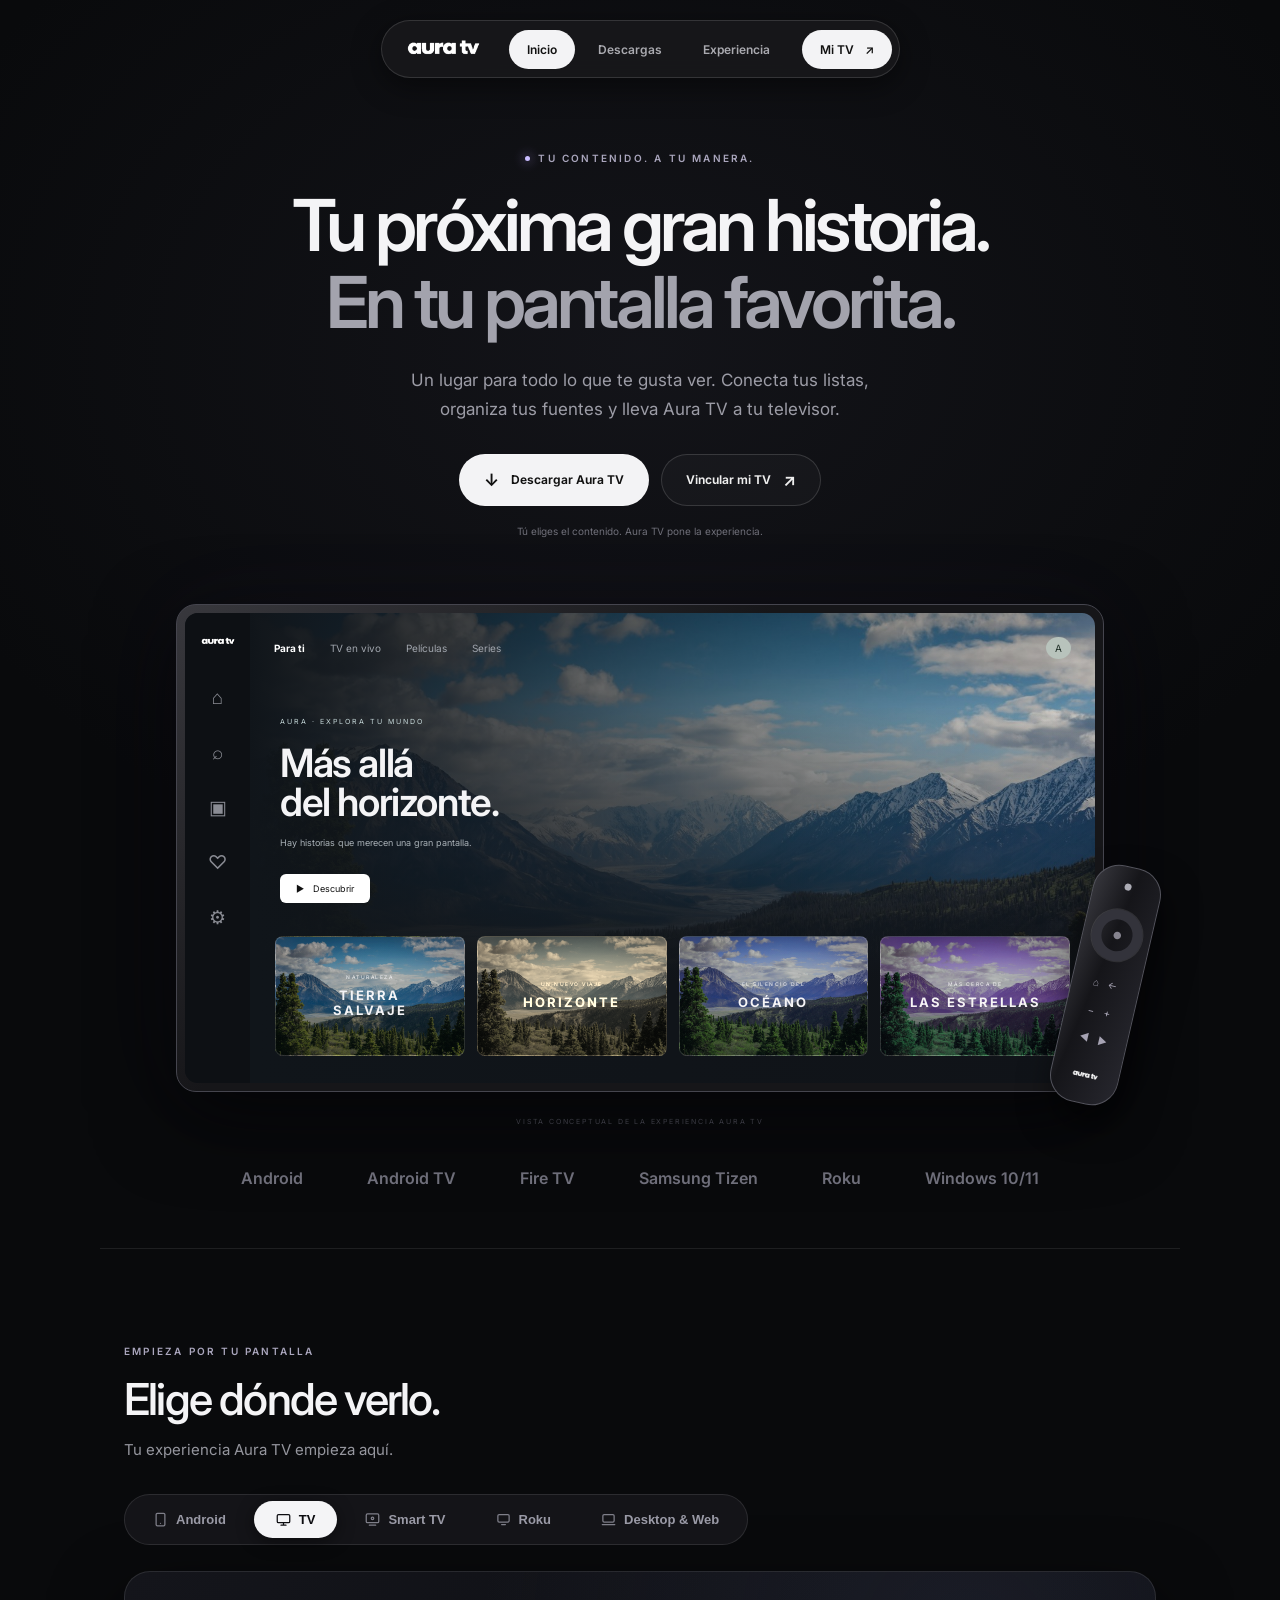
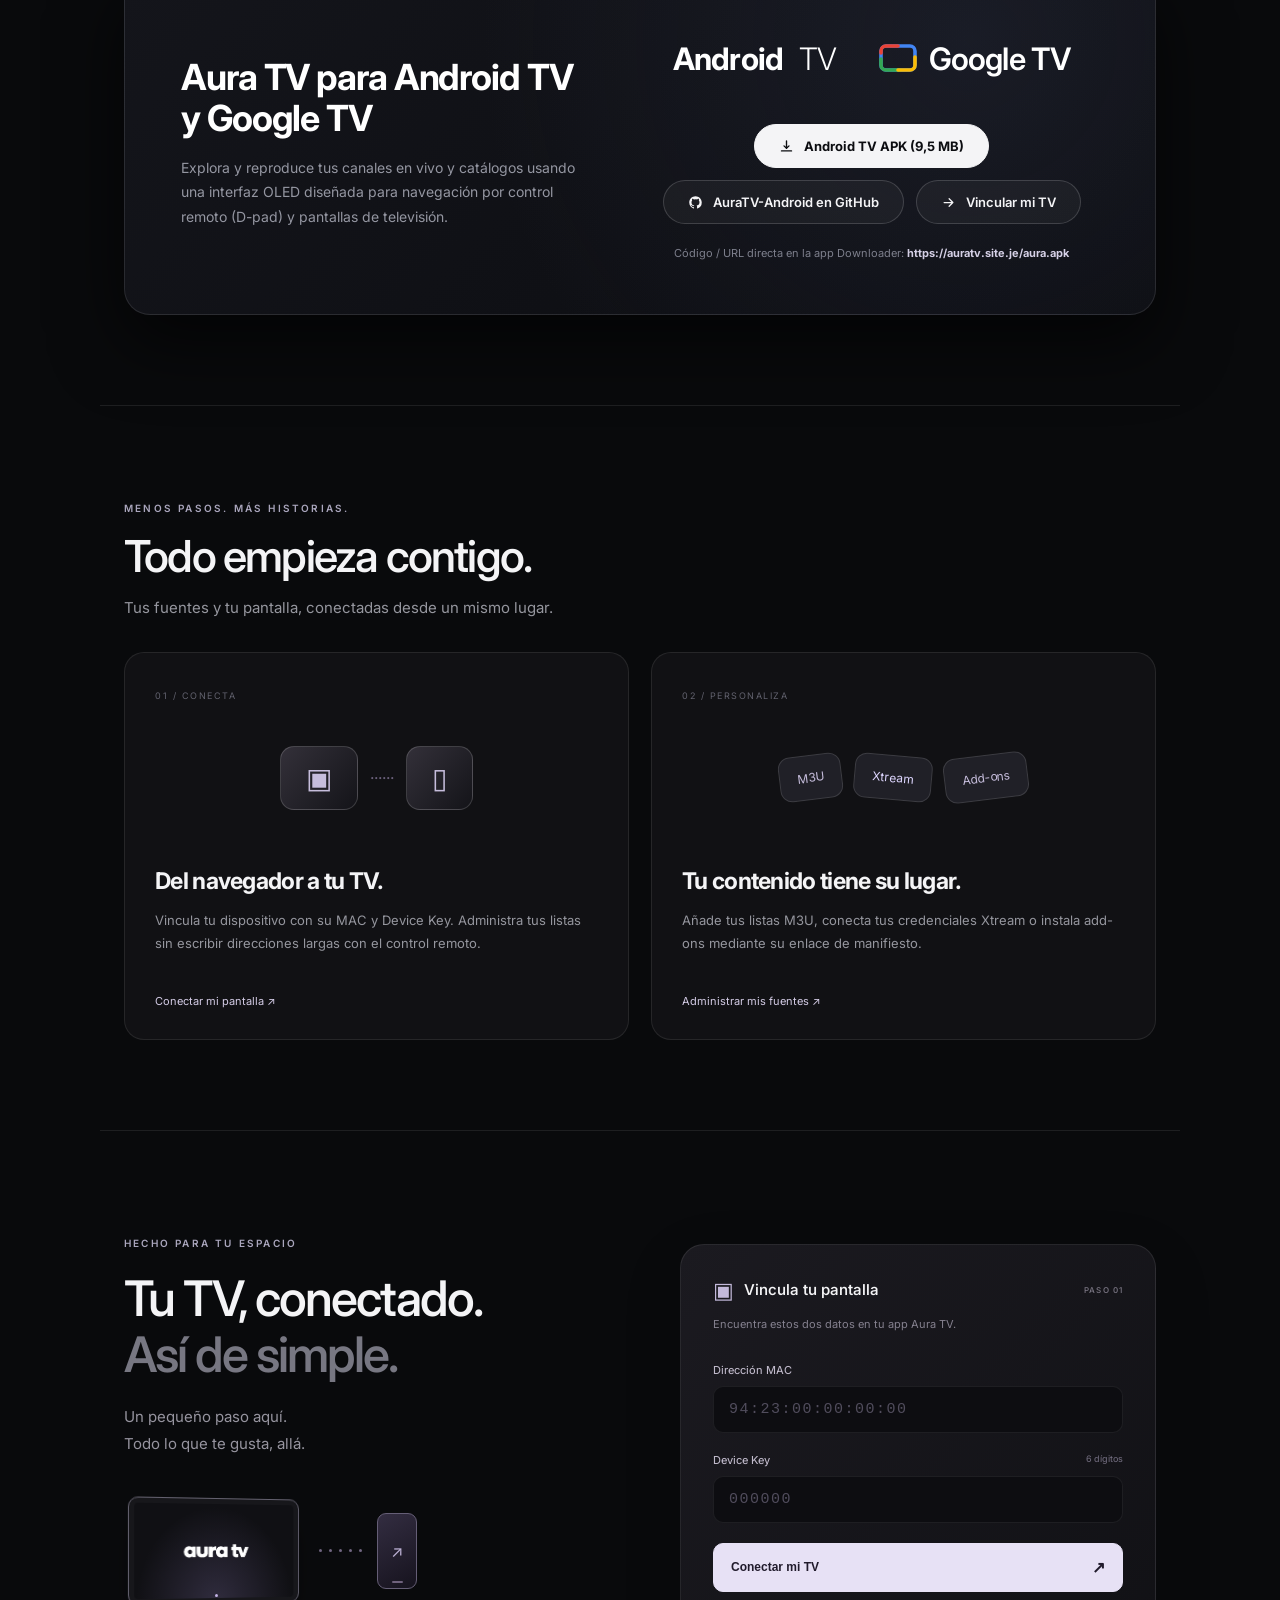
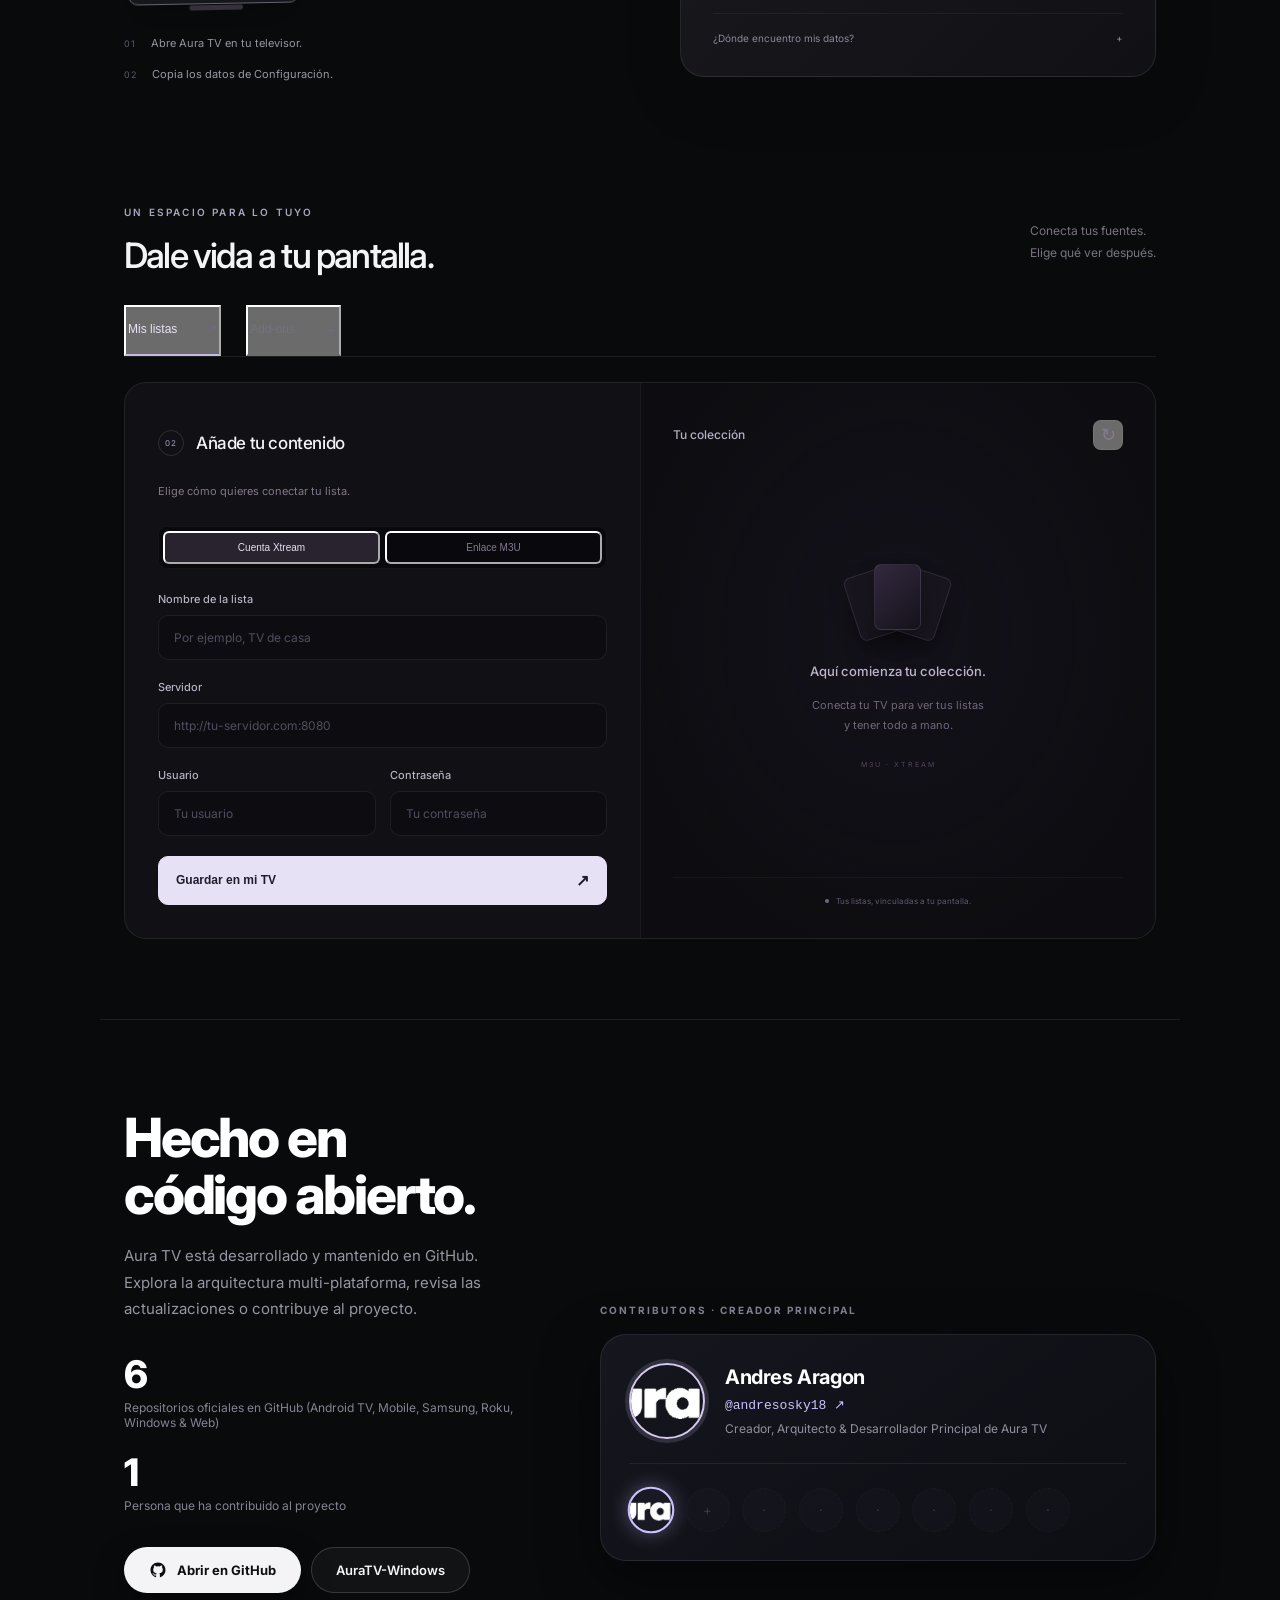
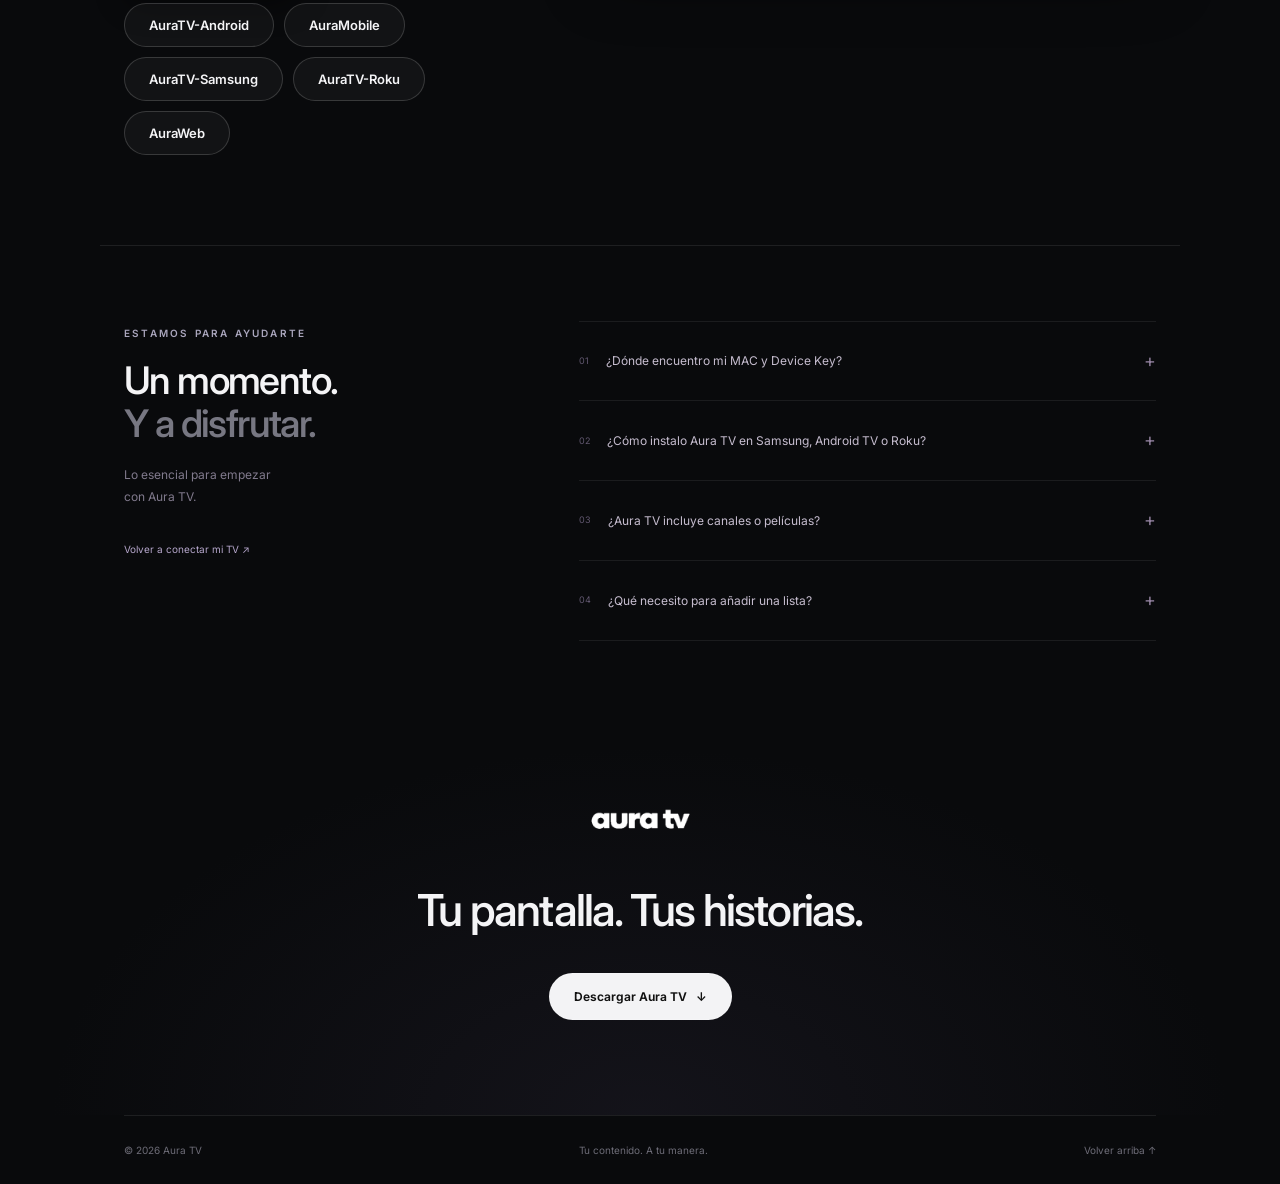
==== commit 9b53fb6e: "feat(windows): update native Windows 10/11 installer and add AuraTV-Windows repo link" ====
--- a/index.html
+++ b/index.html
@@ -499,8 +499,8 @@
 
       <div class="open-stats">
         <div class="open-stat">
-          <strong>4</strong>
-          <span>Repositorios oficiales en GitHub (AuraTV-Android, AuraMobile, AuraTV-Samsung &amp; AuraWeb)</span>
+          <strong>6</strong>
+          <span>Repositorios oficiales en GitHub (Android TV, Mobile, Samsung, Roku, Windows &amp; Web)</span>
         </div>
         <div class="open-stat">
           <strong>1</strong>
@@ -514,6 +514,9 @@
             <path fill-rule="evenodd" clip-rule="evenodd" d="M12 2C6.477 2 2 6.484 2 12.017c0 4.425 2.865 8.18 6.839 9.504.5.092.682-.217.682-.483 0-.237-.008-.868-.013-1.703-2.782.605-3.369-1.343-3.369-1.343-.454-1.158-1.11-1.466-1.11-1.466-.908-.62.069-.608.069-.608 1.003.07 1.53 1.032 1.53 1.032.892 1.53 2.341 1.088 2.91.832.092-.647.35-1.088.636-1.338-2.22-.253-4.555-1.113-4.555-4.951 0-1.093.39-1.988 1.029-2.688-.103-.253-.446-1.272.098-2.65 0 0 .84-.27 2.75 1.026A9.564 9.564 0 0112 6.844c.85.004 1.705.115 2.504.337 1.909-1.296 2.747-1.027 2.747-1.027.546 1.379.202 2.398.1 2.651.64.7 1.028 1.595 1.028 2.688 0 3.848-2.339 4.695-4.566 4.943.359.309.678.92.678 1.855 0 1.338-.012 2.419-.012 2.747 0 .268.18.58.688.482A10.019 10.019 0 0022 12.017C22 6.484 17.522 2 12 2z"/>
           </svg>
           <span>Abrir en GitHub</span>
+        </a>
+        <a class="nuvio-pill-btn" href="https://github.com/andresosky18/AuraTV-Windows" target="_blank" rel="noopener noreferrer">
+          <span>AuraTV-Windows</span>
         </a>
         <a class="nuvio-pill-btn" href="https://github.com/andresosky18/AuraTV-Android" target="_blank" rel="noopener noreferrer">
           <span>AuraTV-Android</span>
@@ -523,6 +526,9 @@
         </a>
         <a class="nuvio-pill-btn" href="https://github.com/andresosky18/AuraTV-Samsung" target="_blank" rel="noopener noreferrer">
           <span>AuraTV-Samsung</span>
+        </a>
+        <a class="nuvio-pill-btn" href="https://github.com/andresosky18/AuraTV-Roku" target="_blank" rel="noopener noreferrer">
+          <span>AuraTV-Roku</span>
         </a>
         <a class="nuvio-pill-btn" href="https://github.com/andresosky18/AuraWeb" target="_blank" rel="noopener noreferrer">
           <span>AuraWeb</span>
